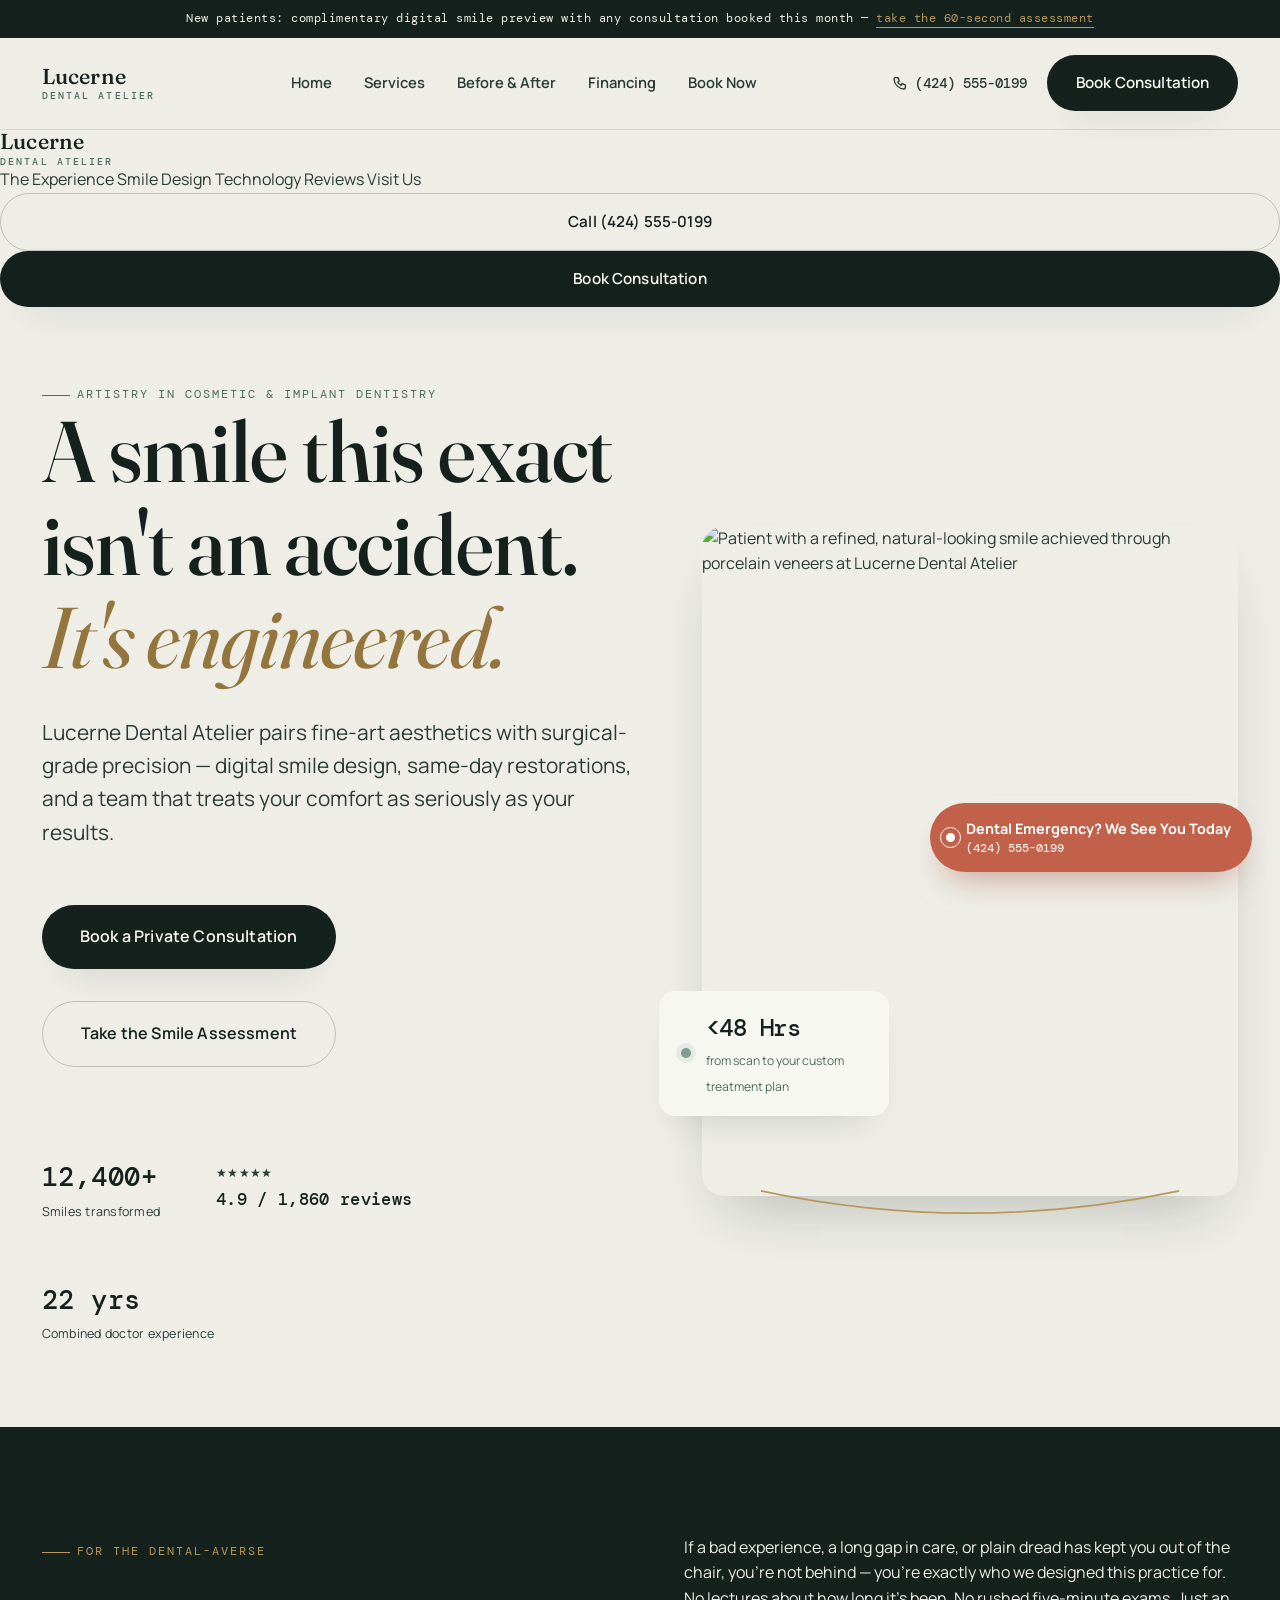
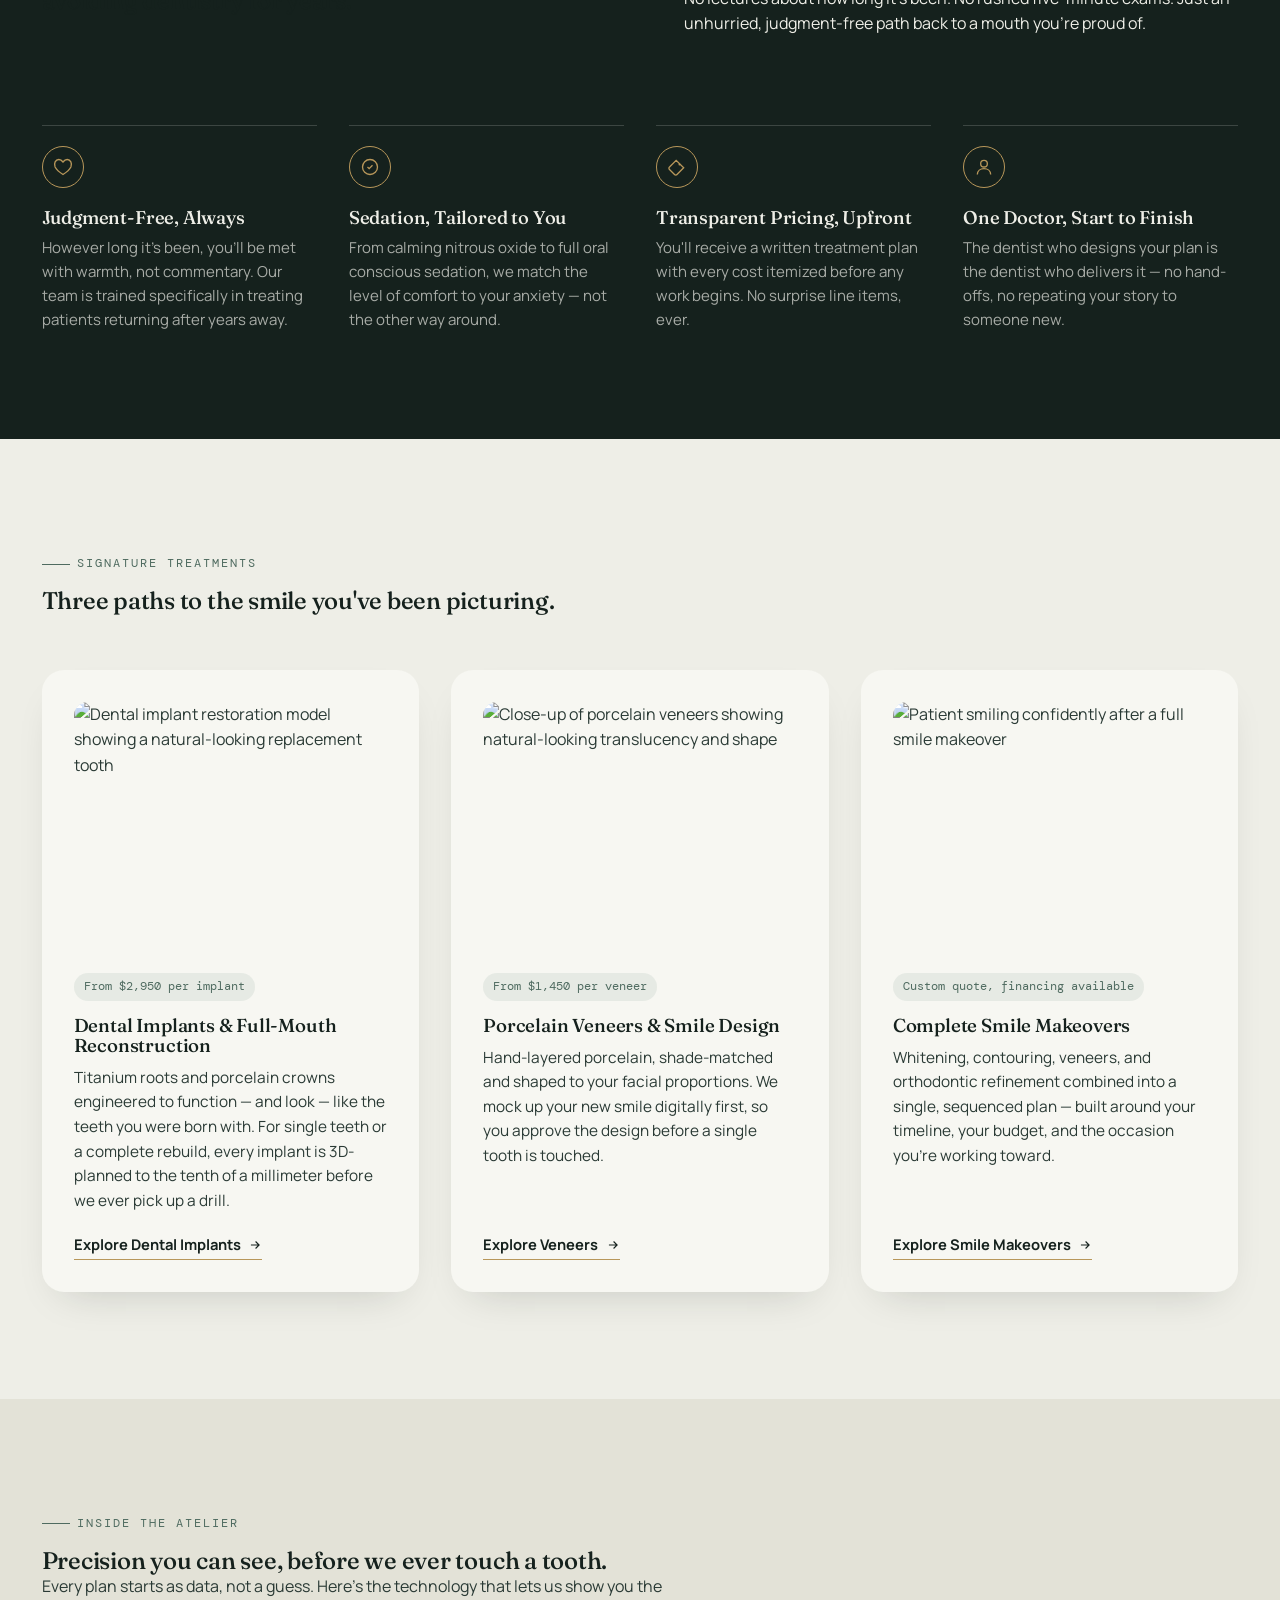
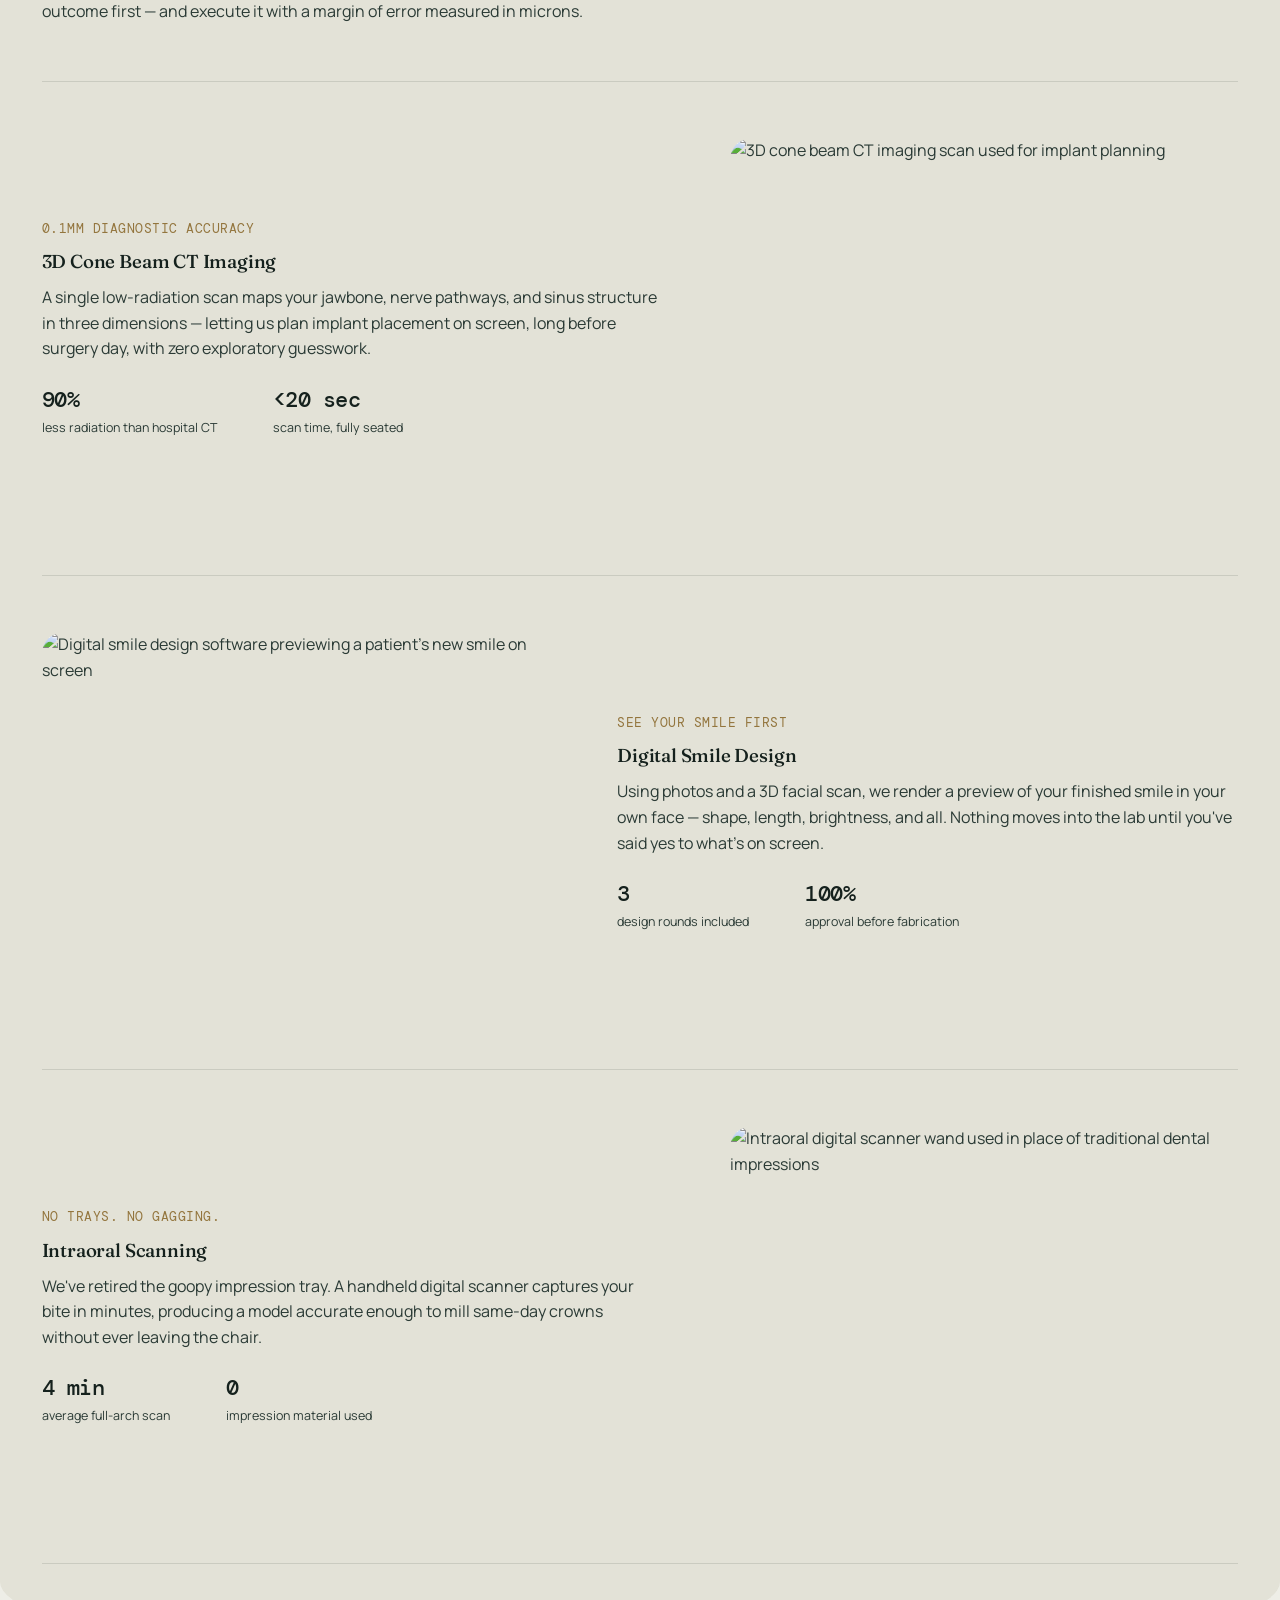
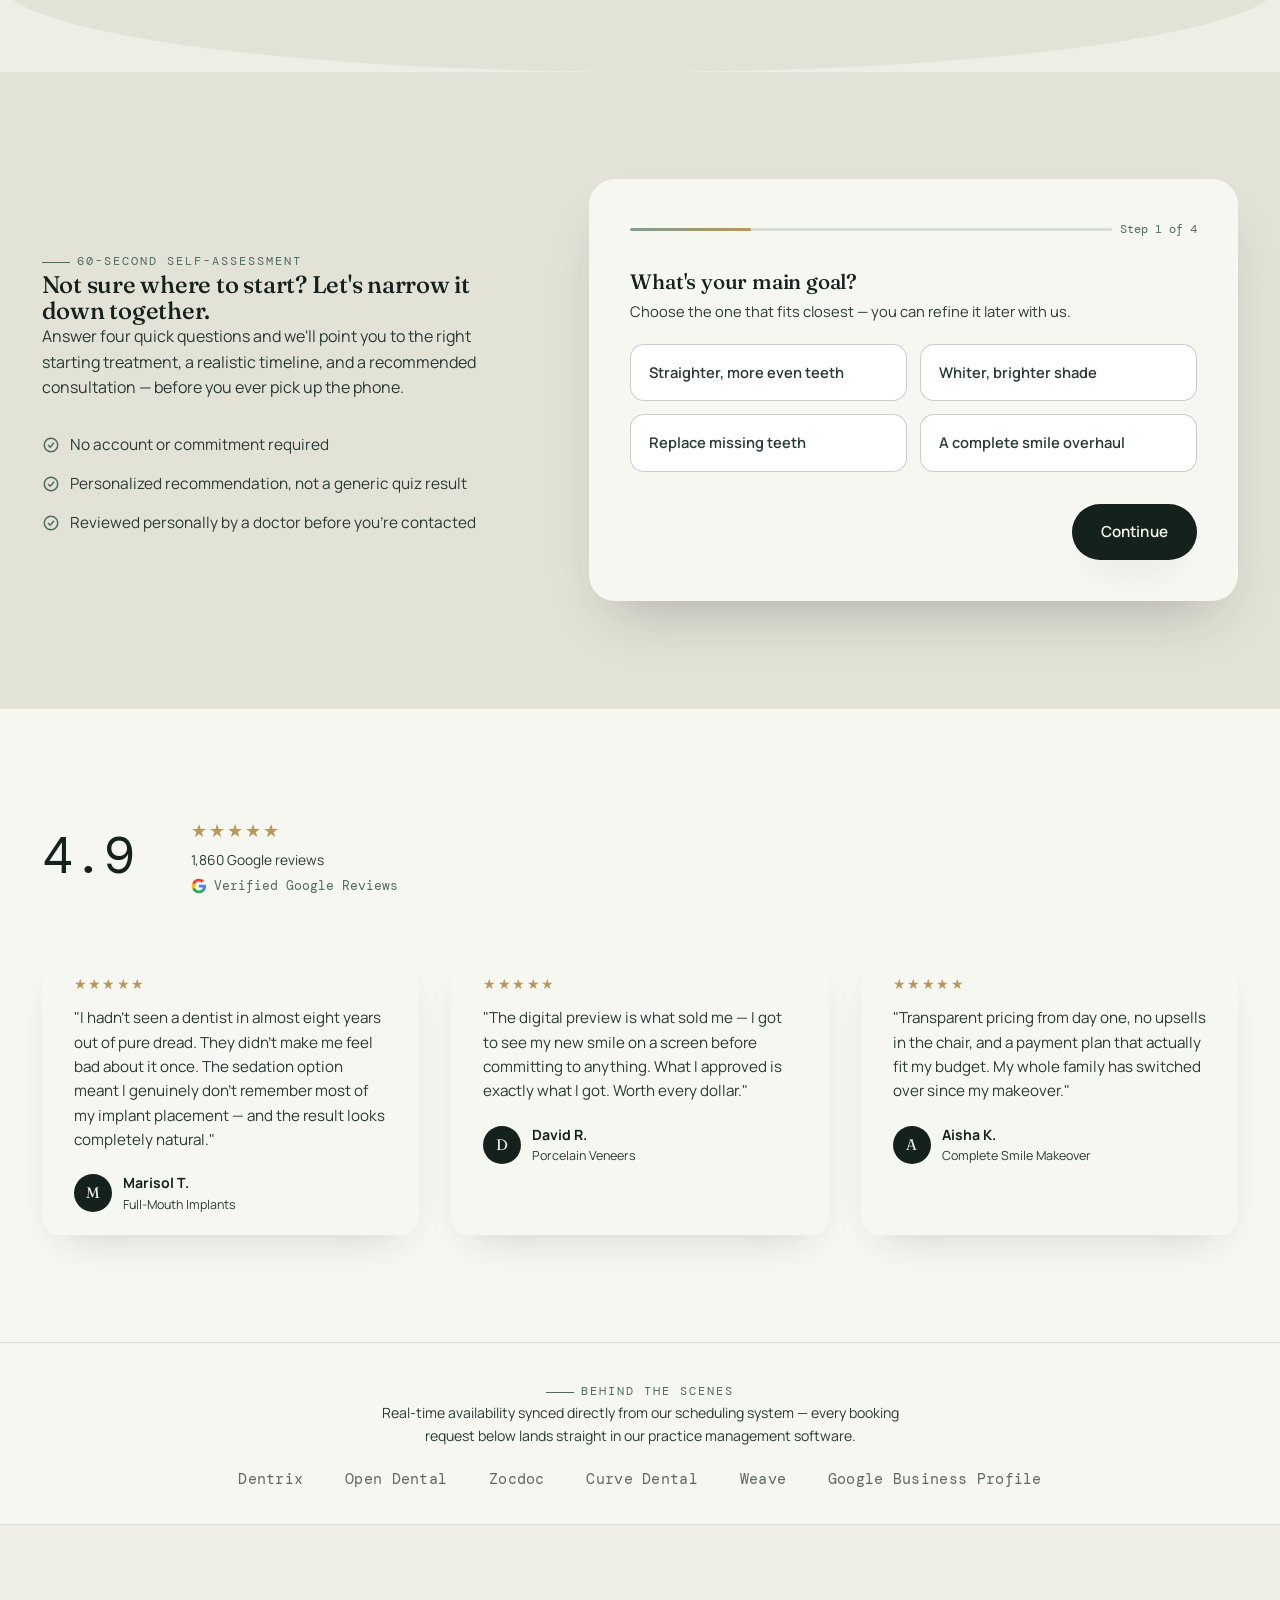
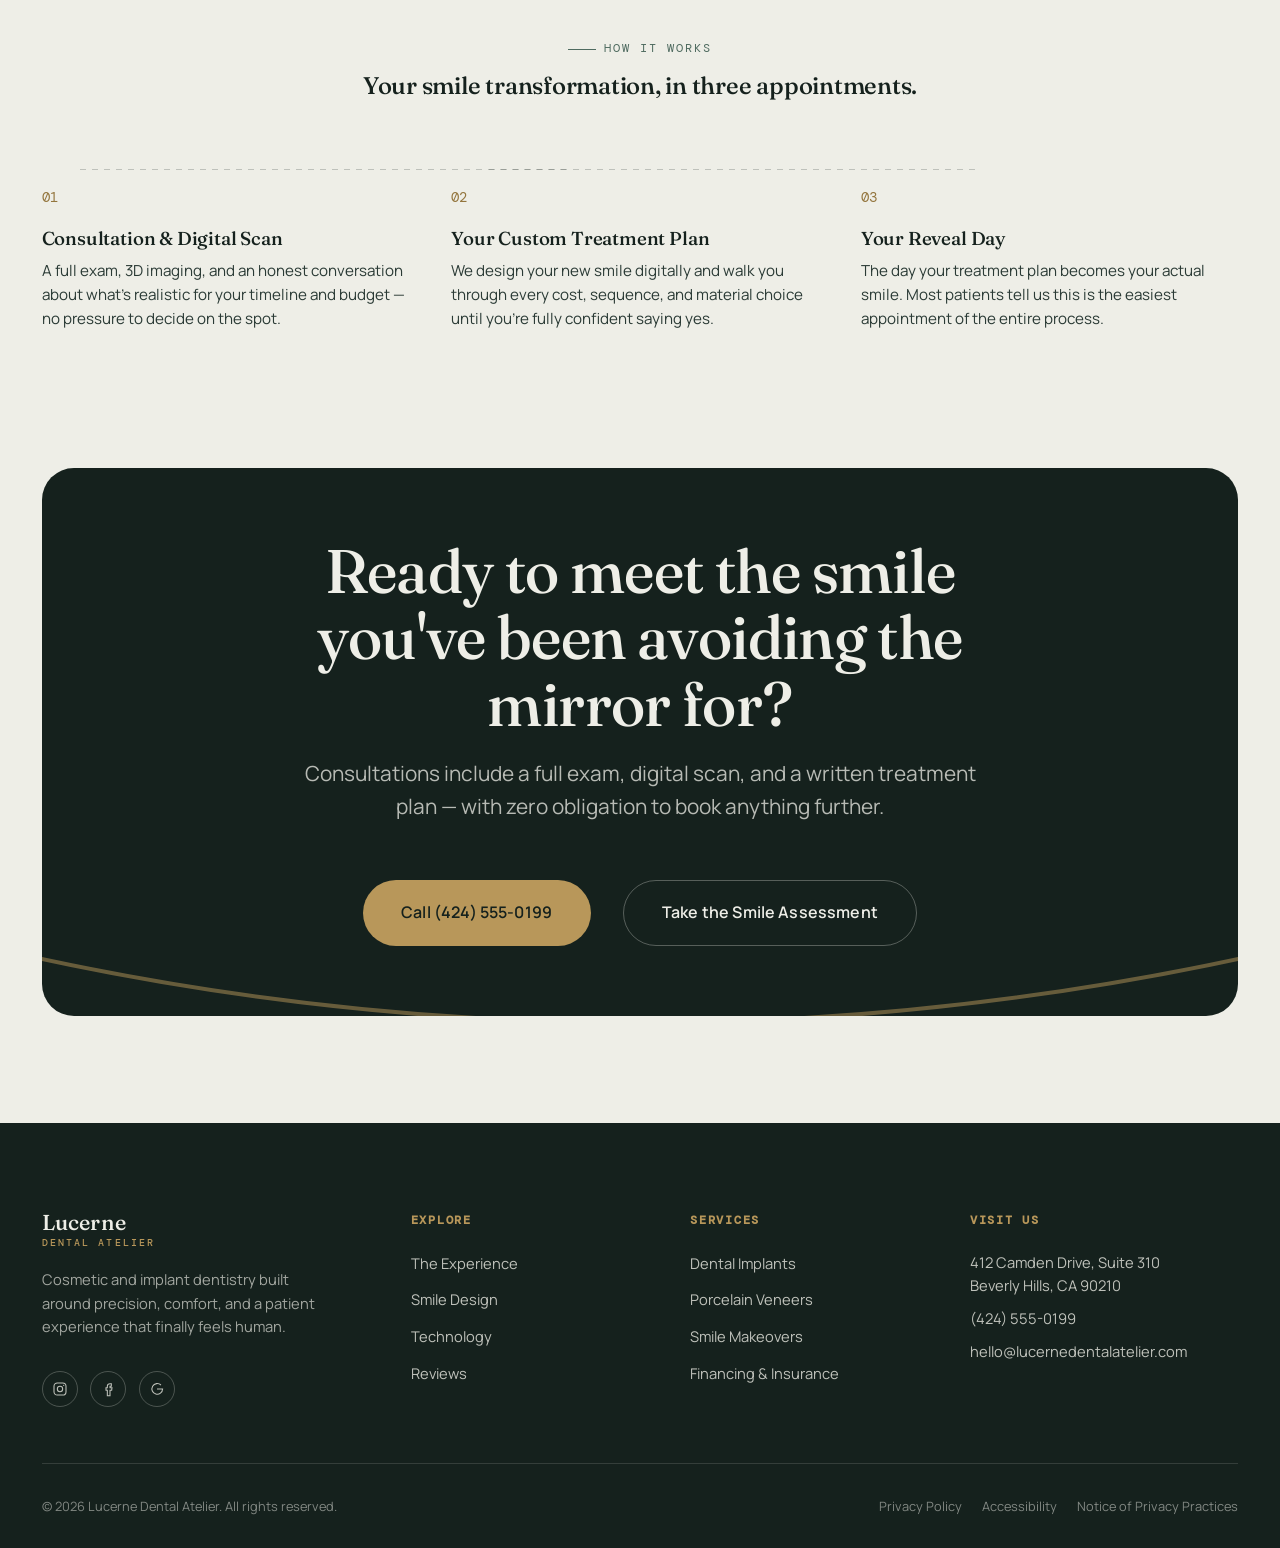
==== index.html @ 0c100679 "Add files via upload" ====
<!DOCTYPE html>
<html lang="en">
<head>
<meta charset="UTF-8">
<meta name="viewport" content="width=device-width, initial-scale=1.0">
<title>Lucerne Dental Atelier | Cosmetic &amp; Implant Dentistry, By Appointment</title>
<meta name="description" content="Lucerne Dental Atelier specializes in porcelain veneers, dental implants, and full smile makeovers — combining digital smile design, sedation options, and an anxiety-free patient experience. Book a private consultation today.">

<!-- ===================================================================
     LOCAL SEO CUSTOMIZATION ZONE
     Everything inside this comment block is where clinic-specific data
     gets swapped in when this template is deployed for a new client:
     business name, NAP (Name/Address/Phone), city/service-area copy,
     geo-coordinates, and review counts. The JSON-LD block below is a
     ready-to-edit LocalBusiness + Dentist schema for rich results.
     =================================================================== -->
<link rel="canonical" href="https://www.lucernedentalatelier.com/">
<meta property="og:type" content="business.business">
<meta property="og:title" content="Lucerne Dental Atelier | Cosmetic &amp; Implant Dentistry">
<meta property="og:description" content="Porcelain veneers, dental implants, and full smile makeovers — designed with digital precision, delivered with an anxiety-free patient experience.">
<meta property="og:image" content="https://picsum.photos/seed/lucerne-og-share/1200/630">
<meta property="og:url" content="https://www.lucernedentalatelier.com/">

<script type="application/ld+json">
{
  "@context": "https://schema.org",
  "@type": "Dentist",
  "name": "Lucerne Dental Atelier",
  "image": "https://picsum.photos/seed/lucerne-og-share/1200/630",
  "telephone": "+1-424-555-0199",
  "priceRange": "$$$",
  "address": {
    "@type": "PostalAddress",
    "streetAddress": "412 Camden Drive, Suite 310",
    "addressLocality": "Beverly Hills",
    "addressRegion": "CA",
    "postalCode": "90210",
    "addressCountry": "US"
  },
  "geo": {
    "@type": "GeoCoordinates",
    "latitude": 34.0696,
    "longitude": -118.4012
  },
  "openingHoursSpecification": [
    { "@type": "OpeningHoursSpecification", "dayOfWeek": ["Monday","Tuesday","Wednesday","Thursday"], "opens": "08:00", "closes": "18:00" },
    { "@type": "OpeningHoursSpecification", "dayOfWeek": "Friday", "opens": "08:00", "closes": "15:00" },
    { "@type": "OpeningHoursSpecification", "dayOfWeek": "Saturday", "opens": "09:00", "closes": "13:00" }
  ],
  "aggregateRating": {
    "@type": "AggregateRating",
    "ratingValue": "4.9",
    "reviewCount": "1860"
  },
  "sameAs": [
    "https://www.google.com/maps/place/Lucerne+Dental+Atelier",
    "https://www.instagram.com/lucernedentalatelier",
    "https://www.facebook.com/lucernedentalatelier"
  ]
}
</script>
<!-- END LOCAL SEO CUSTOMIZATION ZONE -->

<link rel="stylesheet" href="style.css">
</head>
<body>

<!-- ============== ANNOUNCEMENT BAR ============== -->
<div class="announce-bar">
  New patients: complimentary digital smile preview with any consultation booked this month — <a href="#assessment">take the 60-second assessment</a>
</div>

<!-- ============== HEADER ============== -->
<header class="site-header">
  <div class="container">
    <a href="#top" class="brand">Lucerne<span>Dental Atelier</span></a>

    <nav class="main-nav">
      <ul class="main-nav__links">
        <li><a href="index.html">Home</a></li>
        <li><a href="services.html">Services</a></li>
        <li><a href="gallery.html">Before & After</a></li>
        <li><a href="financing.html">Financing</a></li>
        <li><a href="contact.html">Book Now</a></li>
      </ul>
    </nav>

    <div class="header-cta">
      <a href="tel:+14245550199" class="header-phone">
        <svg width="16" height="16" viewBox="0 0 24 24" fill="none" stroke="currentColor" stroke-width="2" stroke-linecap="round"><path d="M5 4h4l2 5-2.5 1.5a11 11 0 0 0 5 5L15 13l5 2v4a2 2 0 0 1-2 2A16 16 0 0 1 3 6a2 2 0 0 1 2-2Z"/></svg>
        <span class="label-text">(424) 555-0199</span>
      </a>
      <a href="#book" class="btn btn--primary">Book Consultation</a>
      <button class="nav-toggle" aria-label="Open menu" aria-expanded="false" id="navToggle">
        <svg width="18" height="18" viewBox="0 0 24 24" fill="none" stroke="currentColor" stroke-width="2" stroke-linecap="round"><path d="M3 6h18M3 12h18M3 18h18"/></svg>
      </button>
    </div>
  </div>
</header>

<!-- Mobile drawer -->
<div class="mobile-drawer" id="mobileDrawer">
  <div class="mobile-drawer__top">
    <a href="#top" class="brand">Lucerne<span>Dental Atelier</span></a>
    <button class="nav-toggle" aria-label="Close menu" id="navClose">
      <svg width="18" height="18" viewBox="0 0 24 24" fill="none" stroke="currentColor" stroke-width="2" stroke-linecap="round"><path d="M6 6l12 12M18 6L6 18"/></svg>
    </button>
  </div>
  <nav>
    <a href="#experience">The Experience</a>
    <a href="#services">Smile Design</a>
    <a href="#technology">Technology</a>
    <a href="#reviews">Reviews</a>
    <a href="#contact">Visit Us</a>
  </nav>
  <div class="mobile-drawer__footer">
    <a href="tel:+14245550199" class="btn btn--outline btn--block">Call (424) 555-0199</a>
    <a href="#book" class="btn btn--primary btn--block">Book Consultation</a>
  </div>
</div>

<main id="top">

  <!-- ============== HERO ============== -->
  <section class="hero">
    <div class="container">
      <div class="hero__copy">
        <span class="eyebrow">Artistry in Cosmetic &amp; Implant Dentistry</span>
        <h1>A smile this exact isn't an accident. <em>It's engineered.</em></h1>
        <p class="hero__sub">Lucerne Dental Atelier pairs fine-art aesthetics with surgical-grade precision — digital smile design, same-day restorations, and a team that treats your comfort as seriously as your results.</p>

        <div class="hero__actions">
          <a href="#book" class="btn btn--primary btn--lg">Book a Private Consultation</a>
          <a href="#assessment" class="btn btn--outline btn--lg">Take the Smile Assessment</a>
        </div>

        <div class="hero__trust">
          <div class="hero__trust-item">
            <span class="stat-number">12,400+</span>
            <span>Smiles transformed</span>
          </div>
          <div class="hero__trust-item">
            <span class="hero__stars">★★★★★</span>
            <span class="stat-number" style="font-size:1.05rem;">4.9 / 1,860 reviews</span>
          </div>
          <div class="hero__trust-item">
            <span class="stat-number">22 yrs</span>
            <span>Combined doctor experience</span>
          </div>
        </div>
      </div>

      <div class="hero__plate">
        <div class="hero__frame">
          <img src="https://picsum.photos/seed/lucerne-hero-smile/900/1125" alt="Patient with a refined, natural-looking smile achieved through porcelain veneers at Lucerne Dental Atelier" loading="eager">
        </div>
        <svg class="hero__arc" viewBox="0 0 600 60" fill="none" xmlns="http://www.w3.org/2000/svg" aria-hidden="true">
          <path d="M0,4 Q300,68 600,4" stroke-width="2.5"/>
        </svg>
        <div class="hero__floatcard">
          <div class="hero__floatcard-dot"></div>
          <div>
            <span class="stat-number">&lt;48 Hrs</span>
            <span>from scan to your custom treatment plan</span>
          </div>
        </div>
      </div>
    </div>
  </section>

  <!-- ============== ANXIETY-FREE EXPERIENCE ============== -->
  <section class="section anxiety" id="experience">
    <div class="container">
      <div class="anxiety__intro">
        <div>
          <span class="eyebrow on-dark">For the dental-averse</span>
          <h2>We built this practice for people who've been avoiding dentistry for years.</h2>
        </div>
        <p class="wide" style="align-self:center;">If a bad experience, a long gap in care, or plain dread has kept you out of the chair, you're not behind — you're exactly who we designed this practice for. No lectures about how long it's been. No rushed five-minute exams. Just an unhurried, judgment-free path back to a mouth you're proud of.</p>
      </div>

      <div class="grid pillar-grid">
        <div class="pillar reveal">
          <div class="pillar__icon">
            <svg width="20" height="20" viewBox="0 0 24 24" fill="none" stroke="currentColor" stroke-width="1.6"><path d="M12 21s-7-4.35-9.5-9C.7 7.5 3 3 7 3c2 0 3.5 1 5 3 1.5-2 3-3 5-3 4 0 6.3 4.5 4.5 9-2.5 4.65-9.5 9-9.5 9Z"/></svg>
          </div>
          <h3>Judgment-Free, Always</h3>
          <p>However long it's been, you'll be met with warmth, not commentary. Our team is trained specifically in treating patients returning after years away.</p>
        </div>
        <div class="pillar reveal">
          <div class="pillar__icon">
            <svg width="20" height="20" viewBox="0 0 24 24" fill="none" stroke="currentColor" stroke-width="1.6"><circle cx="12" cy="12" r="9"/><path d="M9 12l2 2 4-4"/></svg>
          </div>
          <h3>Sedation, Tailored to You</h3>
          <p>From calming nitrous oxide to full oral conscious sedation, we match the level of comfort to your anxiety — not the other way around.</p>
        </div>
        <div class="pillar reveal">
          <div class="pillar__icon">
            <svg width="20" height="20" viewBox="0 0 24 24" fill="none" stroke="currentColor" stroke-width="1.6"><path d="M3 12l8-8 9 9-8 8a2 2 0 0 1-3 0L3 15a2 2 0 0 1 0-3Z"/><circle cx="15" cy="9" r="1.2" fill="currentColor" stroke="none"/></svg>
          </div>
          <h3>Transparent Pricing, Upfront</h3>
          <p>You'll receive a written treatment plan with every cost itemized before any work begins. No surprise line items, ever.</p>
        </div>
        <div class="pillar reveal">
          <div class="pillar__icon">
            <svg width="20" height="20" viewBox="0 0 24 24" fill="none" stroke="currentColor" stroke-width="1.6"><circle cx="12" cy="8" r="4"/><path d="M4 21c0-4.4 3.6-7 8-7s8 2.6 8 7"/></svg>
          </div>
          <h3>One Doctor, Start to Finish</h3>
          <p>The dentist who designs your plan is the dentist who delivers it — no hand-offs, no repeating your story to someone new.</p>
        </div>
      </div>
    </div>
  </section>

  <!-- ============== SERVICE GRID ============== -->
  <section class="section" id="services">
    <div class="container">
      <div class="section-head">
        <span class="eyebrow">Signature treatments</span>
        <h2>Three paths to the smile you've been picturing.</h2>
      </div>

      <div class="grid grid-3">
        <article class="service-card reveal">
          <div class="service-card__media">
            <img src="https://picsum.photos/seed/lucerne-implants/600/480" alt="Dental implant restoration model showing a natural-looking replacement tooth">
          </div>
          <span class="service-card__price">From $2,950 per implant</span>
          <h3>Dental Implants &amp; Full-Mouth Reconstruction</h3>
          <p>Titanium roots and porcelain crowns engineered to function — and look — like the teeth you were born with. For single teeth or a complete rebuild, every implant is 3D-planned to the tenth of a millimeter before we ever pick up a drill.</p>
          <a href="#" class="service-card__link">Explore Dental Implants
            <svg width="14" height="14" viewBox="0 0 24 24" fill="none" stroke="currentColor" stroke-width="2"><path d="M5 12h14M13 6l6 6-6 6"/></svg>
          </a>
        </article>

        <article class="service-card reveal">
          <div class="service-card__media">
            <img src="https://picsum.photos/seed/lucerne-veneers/600/480" alt="Close-up of porcelain veneers showing natural-looking translucency and shape">
          </div>
          <span class="service-card__price">From $1,450 per veneer</span>
          <h3>Porcelain Veneers &amp; Smile Design</h3>
          <p>Hand-layered porcelain, shade-matched and shaped to your facial proportions. We mock up your new smile digitally first, so you approve the design before a single tooth is touched.</p>
          <a href="#" class="service-card__link">Explore Veneers
            <svg width="14" height="14" viewBox="0 0 24 24" fill="none" stroke="currentColor" stroke-width="2"><path d="M5 12h14M13 6l6 6-6 6"/></svg>
          </a>
        </article>

        <article class="service-card reveal">
          <div class="service-card__media">
            <img src="https://picsum.photos/seed/lucerne-makeover/600/480" alt="Patient smiling confidently after a full smile makeover">
          </div>
          <span class="service-card__price">Custom quote, financing available</span>
          <h3>Complete Smile Makeovers</h3>
          <p>Whitening, contouring, veneers, and orthodontic refinement combined into a single, sequenced plan — built around your timeline, your budget, and the occasion you're working toward.</p>
          <a href="#" class="service-card__link">Explore Smile Makeovers
            <svg width="14" height="14" viewBox="0 0 24 24" fill="none" stroke="currentColor" stroke-width="2"><path d="M5 12h14M13 6l6 6-6 6"/></svg>
          </a>
        </article>
      </div>
    </div>
  </section>

  <!-- ============== TECHNOLOGY ============== -->
  <section class="section section--deep smile-cut" id="technology">
    <div class="container">
      <div class="section-head">
        <span class="eyebrow">Inside the atelier</span>
        <h2>Precision you can see, before we ever touch a tooth.</h2>
        <p class="wide">Every plan starts as data, not a guess. Here's the technology that lets us show you the outcome first — and execute it with a margin of error measured in microns.</p>
      </div>

      <div class="tech-row reveal">
        <div class="tech-row__media">
          <img src="https://picsum.photos/seed/lucerne-3d-imaging/800/600" alt="3D cone beam CT imaging scan used for implant planning">
        </div>
        <div>
          <span class="tech-row__spec">0.1MM DIAGNOSTIC ACCURACY</span>
          <h3>3D Cone Beam CT Imaging</h3>
          <p>A single low-radiation scan maps your jawbone, nerve pathways, and sinus structure in three dimensions — letting us plan implant placement on screen, long before surgery day, with zero exploratory guesswork.</p>
          <div class="tech-row__stats">
            <div><span class="stat-number">90%</span><span>less radiation than hospital CT</span></div>
            <div><span class="stat-number">&lt;20 sec</span><span>scan time, fully seated</span></div>
          </div>
        </div>
      </div>

      <div class="tech-row reveal">
        <div class="tech-row__media">
          <img src="https://picsum.photos/seed/lucerne-digital-smile-design/800/600" alt="Digital smile design software previewing a patient's new smile on screen">
        </div>
        <div>
          <span class="tech-row__spec">SEE YOUR SMILE FIRST</span>
          <h3>Digital Smile Design</h3>
          <p>Using photos and a 3D facial scan, we render a preview of your finished smile in your own face — shape, length, brightness, and all. Nothing moves into the lab until you've said yes to what's on screen.</p>
          <div class="tech-row__stats">
            <div><span class="stat-number">3</span><span>design rounds included</span></div>
            <div><span class="stat-number">100%</span><span>approval before fabrication</span></div>
          </div>
        </div>
      </div>

      <div class="tech-row reveal">
        <div class="tech-row__media">
          <img src="https://picsum.photos/seed/lucerne-intraoral-scanner/800/600" alt="Intraoral digital scanner wand used in place of traditional dental impressions">
        </div>
        <div>
          <span class="tech-row__spec">NO TRAYS. NO GAGGING.</span>
          <h3>Intraoral Scanning</h3>
          <p>We've retired the goopy impression tray. A handheld digital scanner captures your bite in minutes, producing a model accurate enough to mill same-day crowns without ever leaving the chair.</p>
          <div class="tech-row__stats">
            <div><span class="stat-number">4 min</span><span>average full-arch scan</span></div>
            <div><span class="stat-number">0</span><span>impression material used</span></div>
          </div>
        </div>
      </div>
    </div>
  </section>

  <!-- ============== VIRTUAL SMILE ASSESSMENT ============== -->
  <section class="section assessment" id="assessment">
    <div class="container assessment__wrap">
      <div class="assessment__copy">
        <span class="eyebrow">60-second self-assessment</span>
        <h2>Not sure where to start? Let's narrow it down together.</h2>
        <p class="wide">Answer four quick questions and we'll point you to the right starting treatment, a realistic timeline, and a recommended consultation — before you ever pick up the phone.</p>
        <ul>
          <li>
            <svg width="18" height="18" viewBox="0 0 24 24" fill="none" stroke="currentColor" stroke-width="2"><circle cx="12" cy="12" r="9"/><path d="M8 12l3 3 5-6"/></svg>
            No account or commitment required
          </li>
          <li>
            <svg width="18" height="18" viewBox="0 0 24 24" fill="none" stroke="currentColor" stroke-width="2"><circle cx="12" cy="12" r="9"/><path d="M8 12l3 3 5-6"/></svg>
            Personalized recommendation, not a generic quiz result
          </li>
          <li>
            <svg width="18" height="18" viewBox="0 0 24 24" fill="none" stroke="currentColor" stroke-width="2"><circle cx="12" cy="12" r="9"/><path d="M8 12l3 3 5-6"/></svg>
            Reviewed personally by a doctor before you're contacted
          </li>
        </ul>
      </div>

      <div class="quiz" id="quiz">
        <div class="quiz__progress">
          <div class="quiz__progress-track"><div class="quiz__progress-fill" id="quizProgressFill"></div></div>
          <span class="quiz__progress-label" id="quizProgressLabel">Step 1 of 4</span>
        </div>

        <!-- STEP 1 -->
        <div class="quiz__step is-active" data-step="1">
          <h3>What's your main goal?</h3>
          <p>Choose the one that fits closest — you can refine it later with us.</p>
          <div class="quiz__options" data-group="goal">
            <button class="quiz__option" type="button">Straighter, more even teeth</button>
            <button class="quiz__option" type="button">Whiter, brighter shade</button>
            <button class="quiz__option" type="button">Replace missing teeth</button>
            <button class="quiz__option" type="button">A complete smile overhaul</button>
          </div>
          <div class="quiz__nav">
            <button class="quiz__back" type="button" disabled>Back</button>
            <button class="btn btn--primary quiz-next" type="button" data-next="2" disabled>Continue</button>
          </div>
        </div>

        <!-- STEP 2 -->
        <div class="quiz__step" data-step="2">
          <h3>What's holding you back today?</h3>
          <p>This helps us recommend the right comfort options too.</p>
          <div class="quiz__options" data-group="concern">
            <button class="quiz__option" type="button">Cost &amp; financing questions</button>
            <button class="quiz__option" type="button">Fear or anxiety about treatment</button>
            <button class="quiz__option" type="button">Not sure what I actually need</button>
            <button class="quiz__option" type="button">Just haven't made the call yet</button>
          </div>
          <div class="quiz__nav">
            <button class="quiz__back" type="button" data-back="1">Back</button>
            <button class="btn btn--primary quiz-next" type="button" data-next="3" disabled>Continue</button>
          </div>
        </div>

        <!-- STEP 3 -->
        <div class="quiz__step" data-step="3">
          <h3>What's your ideal timeline?</h3>
          <p>We'll prioritize your consultation slot accordingly.</p>
          <div class="quiz__options" data-group="timeline">
            <button class="quiz__option" type="button">As soon as possible</button>
            <button class="quiz__option" type="button">Within the next 1–3 months</button>
            <button class="quiz__option" type="button">Planning ahead, no rush</button>
            <button class="quiz__option" type="button">Just exploring for now</button>
          </div>
          <div class="quiz__nav">
            <button class="quiz__back" type="button" data-back="2">Back</button>
            <button class="btn btn--primary quiz-next" type="button" data-next="4" disabled>Continue</button>
          </div>
        </div>

        <!-- STEP 4: CONTACT -->
        <div class="quiz__step" data-step="4">
          <h3>Where should we send your recommendation?</h3>
          <p>A doctor reviews every assessment personally — no spam, no auto-dialers.</p>
          <div class="quiz__field">
            <label for="qName">First name</label>
            <input type="text" id="qName" placeholder="Jordan">
          </div>
          <div class="quiz__field">
            <label for="qPhone">Mobile number</label>
            <input type="tel" id="qPhone" placeholder="(424) 555-0199">
          </div>
          <div class="quiz__nav">
            <button class="quiz__back" type="button" data-back="3">Back</button>
            <button class="btn btn--primary" type="button" id="quizSubmit">Get My Recommendation</button>
          </div>
        </div>

        <!-- RESULT -->
        <div class="quiz__step" data-step="result">
          <div class="quiz__result">
            <div class="quiz__result-badge">
              <svg width="26" height="26" viewBox="0 0 24 24" fill="none" stroke="currentColor" stroke-width="2"><circle cx="12" cy="12" r="9"/><path d="M8 12l3 3 5-6"/></svg>
            </div>
            <h3>You're a strong candidate for a guided consultation.</h3>
            <p style="margin:0 auto 1.5rem;max-width:42ch;">Based on your answers, a doctor will personally review your goals and call within one business day with next steps — no pressure, no obligation.</p>
            <a href="tel:+14245550199" class="btn btn--primary btn--block">Or Call Us Now: (424) 555-0199</a>
          </div>
        </div>
      </div>
    </div>
  </section>

  <!-- ============== SOCIAL PROOF ============== -->
  <section class="section section--flat" id="reviews">
    <div class="container">
      <div class="proof__summary">
        <span class="proof__score">4.9</span>
        <div class="proof__score-meta">
          <span class="proof__stars">★★★★★</span>
          <span class="proof__count">1,860 Google reviews</span>
          <span class="proof__google">
            <svg width="16" height="16" viewBox="0 0 24 24"><path fill="#4285F4" d="M22.56 12.25c0-.78-.07-1.53-.2-2.25H12v4.26h5.92a5.06 5.06 0 0 1-2.2 3.32v2.77h3.57c2.08-1.92 3.28-4.74 3.28-8.1z"/><path fill="#34A853" d="M12 23c2.97 0 5.46-.98 7.28-2.66l-3.57-2.77c-.99.66-2.25 1.06-3.71 1.06-2.86 0-5.29-1.93-6.16-4.53H2.18v2.85A11 11 0 0 0 12 23z"/><path fill="#FBBC05" d="M5.84 14.1A6.6 6.6 0 0 1 5.5 12c0-.73.13-1.44.34-2.1V7.05H2.18A11 11 0 0 0 1 12c0 1.77.43 3.45 1.18 4.95l3.66-2.85z"/><path fill="#EA4335" d="M12 5.38c1.62 0 3.06.56 4.21 1.64l3.15-3.15C17.45 2.09 14.97 1 12 1A11 11 0 0 0 2.18 7.05l3.66 2.85C6.71 7.3 9.14 5.38 12 5.38z"/></svg>
            Verified Google Reviews
          </span>
        </div>
      </div>

      <div class="grid grid-3">
        <article class="review-card reveal">
          <div class="review-card__stars">★★★★★</div>
          <p>"I hadn't seen a dentist in almost eight years out of pure dread. They didn't make me feel bad about it once. The sedation option meant I genuinely don't remember most of my implant placement — and the result looks completely natural."</p>
          <div class="review-card__author">
            <div class="review-card__avatar">M</div>
            <div><span>Marisol T.</span><span>Full-Mouth Implants</span></div>
          </div>
        </article>

        <article class="review-card reveal">
          <div class="review-card__stars">★★★★★</div>
          <p>"The digital preview is what sold me — I got to see my new smile on a screen before committing to anything. What I approved is exactly what I got. Worth every dollar."</p>
          <div class="review-card__author">
            <div class="review-card__avatar">D</div>
            <div><span>David R.</span><span>Porcelain Veneers</span></div>
          </div>
        </article>

        <article class="review-card reveal">
          <div class="review-card__stars">★★★★★</div>
          <p>"Transparent pricing from day one, no upsells in the chair, and a payment plan that actually fit my budget. My whole family has switched over since my makeover."</p>
          <div class="review-card__author">
            <div class="review-card__avatar">A</div>
            <div><span>Aisha K.</span><span>Complete Smile Makeover</span></div>
          </div>
        </article>
      </div>
    </div>
  </section>

  <!-- ============== INTEGRATIONS STRIP (clinic-owner pitch hook) ============== -->
  <section class="integrations">
    <div class="container">
      <div class="integrations__head">
        <span class="eyebrow">Behind the scenes</span>
        <p>Real-time availability synced directly from our scheduling system — every booking request below lands straight in our practice management software.</p>
      </div>
      <div class="integrations__row">
        <span class="integration-badge">Dentrix</span>
        <span class="integration-badge">Open Dental</span>
        <span class="integration-badge">Zocdoc</span>
        <span class="integration-badge">Curve Dental</span>
        <span class="integration-badge">Weave</span>
        <span class="integration-badge">Google Business Profile</span>
      </div>
    </div>
  </section>

  <!-- ============== BOOKING STEPS + CTA ============== -->
  <section class="section" id="book">
    <div class="container">
      <div class="section-head section-head--center">
        <span class="eyebrow">How it works</span>
        <h2>Your smile transformation, in three appointments.</h2>
      </div>

      <div class="grid steps">
        <div class="step reveal">
          <h3>Consultation &amp; Digital Scan</h3>
          <p>A full exam, 3D imaging, and an honest conversation about what's realistic for your timeline and budget — no pressure to decide on the spot.</p>
        </div>
        <div class="step reveal">
          <h3>Your Custom Treatment Plan</h3>
          <p>We design your new smile digitally and walk you through every cost, sequence, and material choice until you're fully confident saying yes.</p>
        </div>
        <div class="step reveal">
          <h3>Your Reveal Day</h3>
          <p>The day your treatment plan becomes your actual smile. Most patients tell us this is the easiest appointment of the entire process.</p>
        </div>
      </div>

      <div class="cta-banner reveal" style="margin-top:var(--space-2xl);">
        <svg class="cta-banner__arc" viewBox="0 0 600 60" fill="none" xmlns="http://www.w3.org/2000/svg" aria-hidden="true"><path d="M0,4 Q300,68 600,4" stroke-width="2"/></svg>
        <h2>Ready to meet the smile you've been avoiding the mirror for?</h2>
        <p>Consultations include a full exam, digital scan, and a written treatment plan — with zero obligation to book anything further.</p>
        <div class="cta-banner__actions">
          <a href="tel:+14245550199" class="btn btn--gold btn--lg">Call (424) 555-0199</a>
          <a href="#assessment" class="btn btn--outline on-dark btn--lg">Take the Smile Assessment</a>
        </div>
      </div>
    </div>
  </section>

</main>

<!-- ============== FOOTER ============== -->
<footer class="site-footer" id="contact">
  <div class="container">
    <div class="footer-grid">
      <div class="footer-brand">
        <a href="#top" class="brand">Lucerne<span>Dental Atelier</span></a>
        <p>Cosmetic and implant dentistry built around precision, comfort, and a patient experience that finally feels human.</p>
        <div class="footer-social">
          <a href="#" aria-label="Instagram"><svg width="16" height="16" viewBox="0 0 24 24" fill="none" stroke="currentColor" stroke-width="1.6"><rect x="3" y="3" width="18" height="18" rx="5"/><circle cx="12" cy="12" r="4"/><circle cx="17.5" cy="6.5" r="1" fill="currentColor" stroke="none"/></svg></a>
          <a href="#" aria-label="Facebook"><svg width="16" height="16" viewBox="0 0 24 24" fill="none" stroke="currentColor" stroke-width="1.6"><path d="M15 8h2V4h-2a4 4 0 0 0-4 4v2H9v4h2v8h4v-8h2.5l.5-4H15V8Z"/></svg></a>
          <a href="#" aria-label="Google Reviews"><svg width="16" height="16" viewBox="0 0 24 24" fill="none" stroke="currentColor" stroke-width="1.6"><path d="M12 12h8.4a8 8 0 1 1-2.5-6"/></svg></a>
        </div>
      </div>

      <div class="footer-col">
        <h4>Explore</h4>
        <ul>
          <li><a href="#experience">The Experience</a></li>
          <li><a href="#services">Smile Design</a></li>
          <li><a href="#technology">Technology</a></li>
          <li><a href="#reviews">Reviews</a></li>
        </ul>
      </div>

      <div class="footer-col">
        <h4>Services</h4>
        <ul>
          <li><a href="#">Dental Implants</a></li>
          <li><a href="#">Porcelain Veneers</a></li>
          <li><a href="#">Smile Makeovers</a></li>
          <li><a href="#">Financing &amp; Insurance</a></li>
        </ul>
      </div>

      <div class="footer-col">
        <h4>Visit Us</h4>
        <!-- NAP block: keep this structured & consistent with Google
             Business Profile and JSON-LD above for local SEO citations -->
        <address>
          <div>412 Camden Drive, Suite 310<br>Beverly Hills, CA 90210</div>
          <div><a href="tel:+14245550199">(424) 555-0199</a></div>
          <div><a href="mailto:hello@lucernedentalatelier.com">hello@lucernedentalatelier.com</a></div>
        </address>
      </div>
    </div>

    <div class="footer-bottom">
      <span>© 2026 Lucerne Dental Atelier. All rights reserved.</span>
      <div class="flex gap-sm">
        <a href="#">Privacy Policy</a>
        <a href="#">Accessibility</a>
        <a href="#">Notice of Privacy Practices</a>
      </div>
    </div>
  </div>
</footer>

<!-- ============== STICKY EMERGENCY CARE ELEMENT ============== -->
<a href="tel:+14245550199" class="emergency-bar" aria-label="Call now for dental emergency care">
  <span class="emergency-bar__pulse"></span>
  <span>
    Dental Emergency? We See You Today
    <span class="emergency-bar__sub">(424) 555-0199</span>
  </span>
</a>

<script>
  // ---------- Mobile nav drawer ----------
  const navToggle = document.getElementById('navToggle');
  const navClose = document.getElementById('navClose');
  const drawer = document.getElementById('mobileDrawer');
  const openDrawer = () => { drawer.classList.add('is-open'); navToggle.setAttribute('aria-expanded','true'); };
  const closeDrawer = () => { drawer.classList.remove('is-open'); navToggle.setAttribute('aria-expanded','false'); };
  navToggle?.addEventListener('click', openDrawer);
  navClose?.addEventListener('click', closeDrawer);
  drawer?.querySelectorAll('a').forEach(a => a.addEventListener('click', closeDrawer));

  // ---------- Scroll reveal ----------
  const revealEls = document.querySelectorAll('.reveal');
  const revealObserver = new IntersectionObserver((entries) => {
    entries.forEach(entry => {
      if (entry.isIntersecting) {
        entry.target.classList.add('is-visible');
        revealObserver.unobserve(entry.target);
      }
    });
  }, { threshold: 0.15 });
  revealEls.forEach(el => revealObserver.observe(el));

  // ---------- Virtual Smile Assessment quiz ----------
  (function () {
    const quiz = document.getElementById('quiz');
    if (!quiz) return;

    const steps = quiz.querySelectorAll('.quiz__step');
    const progressFill = document.getElementById('quizProgressFill');
    const progressLabel = document.getElementById('quizProgressLabel');
    const totalSteps = 4;

    function goToStep(stepKey) {
      steps.forEach(s => s.classList.toggle('is-active', s.dataset.step === String(stepKey)));
      if (stepKey !== 'result') {
        const pct = (Number(stepKey) / totalSteps) * 100;
        progressFill.style.width = pct + '%';
        progressLabel.textContent = `Step ${stepKey} of ${totalSteps}`;
      } else {
        progressFill.style.width = '100%';
        progressLabel.textContent = 'Complete';
      }
      quiz.scrollIntoView({ behavior: 'smooth', block: 'center' });
    }

    // Option selection (single-select per group) + enable "Continue"
    quiz.querySelectorAll('.quiz__options').forEach(group => {
      const options = group.querySelectorAll('.quiz__option');
      const stepEl = group.closest('.quiz__step');
      const nextBtn = stepEl.querySelector('.quiz-next');
      options.forEach(opt => {
        opt.addEventListener('click', () => {
          options.forEach(o => o.classList.remove('is-selected'));
          opt.classList.add('is-selected');
          if (nextBtn) nextBtn.disabled = false;
        });
      });
    });

    quiz.querySelectorAll('[data-next]').forEach(btn => {
      btn.addEventListener('click', () => goToStep(btn.dataset.next));
    });
    quiz.querySelectorAll('[data-back]').forEach(btn => {
      btn.addEventListener('click', () => goToStep(btn.dataset.back));
    });

    // Final submit — in production, POST this payload to the practice's
    // CRM / lead-routing endpoint (e.g. Weave, Zocdoc, or a webhook into
    // Dentrix / Open Dental) instead of just showing the result panel.
    const submitBtn = document.getElementById('quizSubmit');
    submitBtn?.addEventListener('click', () => {
      const name = document.getElementById('qName').value.trim();
      if (!name) { document.getElementById('qName').focus(); return; }
      goToStep('result');
    });
  })();
</script>
</body>
</html>
---- style.css ----
/* ===================================================================
   LUCERNE DENTAL ATELIER — Premium Cosmetic & Implant Dentistry
   Master Stylesheet
   Design language: "Clinical Luxe" — porcelain stone, ink teal,
   eucalyptus sage, champagne gold. Signature motif: THE SMILE ARC,
   a continuous curved line that threads through dividers, the hero
   plate, and the assessment progress indicator.
   =================================================================== */

/* -------------------------------------------------------------
   0. FONTS
   Display:  Fraunces (editorial serif, used large + light-italic)
   Body/UI:  Manrope (geometric, humane sans)
   Utility:  DM Mono (eyebrows, stats, clinical data points)
------------------------------------------------------------- */
@import url('https://fonts.googleapis.com/css2?family=Fraunces:ital,opsz,wght@0,9..144,300;0,9..144,400;0,9..144,500;0,9..144,600;1,9..144,400;1,9..144,500&family=Manrope:wght@400;500;600;700;800&family=DM+Mono:wght@400;500&display=swap');

/* -------------------------------------------------------------
   1. RESET
------------------------------------------------------------- */
*, *::before, *::after { box-sizing: border-box; }
html { scroll-behavior: smooth; }
body, h1, h2, h3, h4, p, figure, blockquote { margin: 0; }
ul, ol { margin: 0; padding: 0; list-style: none; }
img, svg { display: block; max-width: 100%; }
a { color: inherit; text-decoration: none; }
button, input, textarea, select { font: inherit; color: inherit; }
button { cursor: pointer; background: none; border: none; }

@media (prefers-reduced-motion: reduce) {
  *, *::before, *::after {
    animation-duration: 0.001ms !important;
    animation-iteration-count: 1 !important;
    transition-duration: 0.001ms !important;
    scroll-behavior: auto !important;
  }
}

:focus-visible {
  outline: 2px solid var(--gold-deep);
  outline-offset: 3px;
  border-radius: 2px;
}

/* -------------------------------------------------------------
   2. DESIGN TOKENS
------------------------------------------------------------- */
:root {
  /* ---- Color: Clinical Luxe palette ---- */
  --ink:            #15211D;   /* primary dark — deep teal-black */
  --ink-soft:       #2A3A35;   /* body text on light surfaces */
  --ink-line:       rgba(21, 33, 29, 0.12);
  --ink-line-strong: rgba(21, 33, 29, 0.22);

  --porcelain:       #EEEEE7;  /* primary light surface — cool stone, not cream */
  --porcelain-deep:  #E3E2D7;  /* secondary surface for alternating sections */
  --porcelain-flat:  #F7F7F2;  /* near-white card surface */

  --sage:           #7E9C8F;   /* eucalyptus — calm accent, icons, dividers */
  --sage-deep:      #4F6B60;   /* hover / pressed sage */
  --sage-tint:      rgba(126, 156, 143, 0.14);

  --gold:           #B8975A;   /* champagne gold — premium accent, signature arc */
  --gold-deep:      #93753D;
  --gold-tint:      rgba(184, 151, 90, 0.16);

  --clay:           #C2614A;   /* urgent / emergency accent only */
  --clay-deep:      #A14D3A;

  --white:          #FFFFFF;

  /* ---- Type families ---- */
  --font-display: 'Fraunces', 'Iowan Old Style', Georgia, serif;
  --font-body:    'Manrope', -apple-system, BlinkMacSystemFont, sans-serif;
  --font-mono:    'DM Mono', 'SFMono-Regular', Menlo, monospace;

  /* ---- Fluid type scale ---- */
  --fs-display:  clamp(2.75rem, 1.7rem + 4.6vw, 5.75rem);
  --fs-h1:       clamp(2.25rem, 1.6rem + 2.8vw, 3.85rem);
  --fs-h2:       clamp(1.85rem, 1.5rem + 1.5vw, 2.75rem);
  --fs-h3:       clamp(1.3rem, 1.1rem + 0.7vw, 1.65rem);
  --fs-body-lg:  clamp(1.1rem, 1rem + 0.4vw, 1.3rem);
  --fs-body:     1rem;
  --fs-small:    0.875rem;
  --fs-eyebrow:  0.78rem;

  /* ---- Spacing rhythm ---- */
  --space-3xs: 0.25rem;
  --space-2xs: 0.5rem;
  --space-xs:  0.875rem;
  --space-sm:  1.25rem;
  --space-md:  2rem;
  --space-lg:  3.5rem;
  --space-xl:  5.5rem;
  --space-2xl: 8.5rem;

  --section-pad-y: clamp(4.5rem, 3.5rem + 4vw, 8.5rem);
  --container-w: 1320px;
  --container-pad: clamp(1.25rem, 1rem + 2vw, 3rem);

  /* ---- Radii & shadow ---- */
  --radius-card: 22px;
  --radius-pill: 999px;
  --shadow-soft: 0 30px 60px -25px rgba(21, 33, 29, 0.28);
  --shadow-card: 0 18px 40px -22px rgba(21, 33, 29, 0.22);

  --ease-smile: cubic-bezier(0.22, 1, 0.36, 1);
}

/* -------------------------------------------------------------
   3. BASE TYPOGRAPHY
------------------------------------------------------------- */
body {
  font-family: var(--font-body);
  font-size: var(--fs-body);
  line-height: 1.6;
  color: var(--ink-soft);
  background: var(--porcelain);
  -webkit-font-smoothing: antialiased;
  overflow-x: hidden;
}

h1, h2, h3, .font-display {
  font-family: var(--font-display);
  color: var(--ink);
  font-weight: 500;
  line-height: 1.08;
  letter-spacing: -0.01em;
}

em, .accent-italic {
  font-family: var(--font-display);
  font-style: italic;
  font-weight: 400;
  color: var(--gold-deep);
}

p { max-width: 62ch; }
p.wide { max-width: 78ch; }

.eyebrow {
  display: inline-flex;
  align-items: center;
  gap: 0.6em;
  font-family: var(--font-mono);
  font-size: var(--fs-eyebrow);
  letter-spacing: 0.16em;
  text-transform: uppercase;
  color: var(--sage-deep);
}
.eyebrow::before {
  content: '';
  width: 28px;
  height: 1px;
  background: currentColor;
  display: inline-block;
}
.eyebrow.on-dark { color: var(--gold); }

.stat-number {
  font-family: var(--font-mono);
  font-weight: 500;
  letter-spacing: -0.02em;
}

/* -------------------------------------------------------------
   4. LAYOUT UTILITIES
------------------------------------------------------------- */
.container {
  width: 100%;
  max-width: var(--container-w);
  margin-inline: auto;
  padding-inline: var(--container-pad);
}

.section { padding-block: var(--section-pad-y); position: relative; }
.section--tight { padding-block: clamp(3rem, 2.5rem + 2vw, 5rem); }
.section--ink { background: var(--ink); color: var(--porcelain); }
.section--deep { background: var(--porcelain-deep); }
.section--flat { background: var(--porcelain-flat); }

.section-head {
  max-width: 680px;
  margin-bottom: var(--space-lg);
}
.section-head h2 { margin-top: var(--space-xs); }
.section-head--center { margin-inline: auto; text-align: center; }

.grid { display: grid; gap: var(--space-md); }
.grid-3 { grid-template-columns: repeat(3, 1fr); }
.grid-2 { grid-template-columns: repeat(2, 1fr); }
.grid-4 { grid-template-columns: repeat(4, 1fr); }

.flex { display: flex; align-items: center; }
.flex-between { display: flex; align-items: center; justify-content: space-between; }
.flex-col { display: flex; flex-direction: column; }
.gap-sm { gap: var(--space-sm); }
.gap-xs { gap: var(--space-xs); }

.visually-hidden {
  position: absolute; width: 1px; height: 1px;
  overflow: hidden; clip: rect(0 0 0 0); white-space: nowrap;
}

/* The Smile Arc — signature curved divider, used to "cut" the bottom
   edge of a light section into the next, echoing a smile silhouette. */
.smile-cut {
  border-radius: 0 0 50% 50% / 0 0 90px 90px;
}
.smile-cut-top {
  border-radius: 50% 50% 0 0 / 90px 90px 0 0;
}

/* -------------------------------------------------------------
   5. BUTTONS
------------------------------------------------------------- */
.btn {
  display: inline-flex;
  align-items: center;
  justify-content: center;
  gap: 0.6em;
  padding: 1.05em 1.9em;
  border-radius: var(--radius-pill);
  font-family: var(--font-body);
  font-weight: 600;
  font-size: 0.95rem;
  letter-spacing: 0.01em;
  white-space: nowrap;
  transition: transform 0.45s var(--ease-smile), background-color 0.3s ease, color 0.3s ease, box-shadow 0.3s ease, border-color 0.3s ease;
}
.btn:active { transform: scale(0.97); }

.btn--primary {
  background: var(--ink);
  color: var(--porcelain-flat);
  box-shadow: var(--shadow-card);
}
.btn--primary:hover {
  background: var(--sage-deep);
  box-shadow: 0 20px 40px -18px rgba(79, 107, 96, 0.55);
  transform: translateY(-2px);
}

.btn--gold {
  background: var(--gold);
  color: var(--ink);
}
.btn--gold:hover { background: var(--gold-deep); color: var(--white); transform: translateY(-2px); }

.btn--outline {
  background: transparent;
  border: 1.5px solid var(--ink-line-strong);
  color: var(--ink);
}
.btn--outline:hover { border-color: var(--ink); background: rgba(21,33,29,0.04); }

.btn--outline.on-dark {
  border-color: rgba(238,238,231,0.3);
  color: var(--porcelain);
}
.btn--outline.on-dark:hover { border-color: var(--gold); background: rgba(184,151,90,0.08); }

.btn--ghost {
  padding: 0.4em 0;
  border-radius: 0;
  color: var(--ink);
  font-weight: 600;
  border-bottom: 1.5px solid var(--gold);
}
.btn--ghost:hover { color: var(--sage-deep); border-color: var(--sage-deep); }

.btn--block { width: 100%; }
.btn--lg { padding: 1.2em 2.4em; font-size: 1rem; }

.btn-icon {
  width: 1.1em; height: 1.1em; flex-shrink: 0;
}

/* -------------------------------------------------------------
   6. ANNOUNCEMENT BAR + HEADER
------------------------------------------------------------- */
.announce-bar {
  background: var(--ink);
  color: var(--porcelain);
  font-family: var(--font-mono);
  font-size: 0.78rem;
  letter-spacing: 0.04em;
  text-align: center;
  padding: 0.55rem var(--container-pad);
}
.announce-bar a { border-bottom: 1px solid var(--gold); color: var(--gold); padding-bottom: 1px; }
.announce-bar a:hover { color: var(--porcelain); border-color: var(--porcelain); }

.site-header {
  position: sticky;
  top: 0;
  z-index: 90;
  background: rgba(238, 238, 231, 0.86);
  backdrop-filter: blur(14px);
  -webkit-backdrop-filter: blur(14px);
  border-bottom: 1px solid var(--ink-line);
}
.site-header .container {
  display: flex;
  align-items: center;
  justify-content: space-between;
  padding-block: 1.1rem;
}

.brand {
  font-family: var(--font-display);
  font-size: 1.35rem;
  font-weight: 500;
  letter-spacing: 0.01em;
  color: var(--ink);
  display: flex;
  flex-direction: column;
  line-height: 1.1;
}
.brand span { font-family: var(--font-mono); font-size: 0.6rem; letter-spacing: 0.22em; color: var(--sage-deep); text-transform: uppercase; margin-top: 0.3em; }

.main-nav { display: flex; align-items: center; gap: var(--space-lg); }
.main-nav__links { display: flex; gap: var(--space-md); }
.main-nav__links a {
  font-size: 0.92rem;
  font-weight: 600;
  color: var(--ink-soft);
  position: relative;
  padding-bottom: 4px;
}
.main-nav__links a::after {
  content: '';
  position: absolute; left: 0; right: 100%; bottom: 0;
  height: 1.5px; background: var(--gold);
  transition: right 0.35s var(--ease-smile);
}
.main-nav__links a:hover { color: var(--ink); }
.main-nav__links a:hover::after { right: 0; }

.header-cta { display: flex; align-items: center; gap: var(--space-sm); }
.header-phone {
  display: flex; align-items: center; gap: 0.5em;
  font-family: var(--font-mono);
  font-size: 0.9rem;
  font-weight: 500;
}

.nav-toggle { display: none; }

/* -------------------------------------------------------------
   7. HERO
------------------------------------------------------------- */
.hero {
  padding-block: clamp(2.5rem, 2rem + 3vw, 5rem) clamp(3rem, 2rem + 4vw, 6rem);
  position: relative;
  overflow: hidden;
}
.hero .container {
  display: grid;
  grid-template-columns: 1.05fr 0.95fr;
  gap: clamp(2rem, 1rem + 4vw, 5rem);
  align-items: center;
}

.hero__eyebrow { margin-bottom: var(--space-sm); }
.hero h1 { font-size: var(--fs-display); }
.hero h1 em { display: block; }

.hero__sub {
  margin-top: var(--space-md);
  font-size: var(--fs-body-lg);
  color: var(--ink-soft);
  max-width: 50ch;
}

.hero__actions {
  display: flex;
  align-items: center;
  gap: var(--space-md);
  margin-top: var(--space-lg);
  flex-wrap: wrap;
}

.hero__trust {
  margin-top: var(--space-xl);
  display: flex;
  align-items: center;
  gap: var(--space-lg);
  flex-wrap: wrap;
}
.hero__trust-item { display: flex; flex-direction: column; gap: 0.2em; }
.hero__trust-item .stat-number { font-size: 1.7rem; color: var(--ink); }
.hero__trust-item span { font-size: 0.78rem; color: var(--ink-soft); letter-spacing: 0.02em; }
.hero__stars { color: var(--gold); font-size: 1rem; letter-spacing: 0.1em; }

.hero__plate {
  position: relative;
  isolation: isolate;
}
.hero__frame {
  border-radius: var(--radius-card);
  overflow: hidden;
  aspect-ratio: 4 / 5;
  box-shadow: var(--shadow-soft);
  position: relative;
}
.hero__frame img { width: 100%; height: 100%; object-fit: cover; }

.hero__arc {
  position: absolute;
  left: 50%;
  bottom: -34px;
  transform: translateX(-50%);
  width: 78%;
  z-index: 2;
}
.hero__arc path { stroke: var(--gold); }

.hero__floatcard {
  position: absolute;
  left: -8%;
  bottom: 12%;
  background: var(--porcelain-flat);
  border-radius: 16px;
  padding: 1.1rem 1.4rem;
  box-shadow: var(--shadow-card);
  display: flex;
  align-items: center;
  gap: 0.9rem;
  z-index: 3;
  max-width: 230px;
}
.hero__floatcard .stat-number { font-size: 1.5rem; color: var(--ink); display: block; }
.hero__floatcard span { font-size: 0.76rem; color: var(--sage-deep); }
.hero__floatcard-dot {
  width: 10px; height: 10px; border-radius: 50%;
  background: var(--sage);
  flex-shrink: 0;
  box-shadow: 0 0 0 5px var(--sage-tint);
}

/* -------------------------------------------------------------
   8. ANXIETY-FREE — dark contrast section
------------------------------------------------------------- */
.anxiety {
  background: var(--ink);
  color: var(--porcelain);
}
.anxiety .section-head h2 { color: var(--porcelain); }
.anxiety .section-head p { color: rgba(238,238,231,0.72); }

.anxiety__intro {
  display: grid;
  grid-template-columns: 1fr 1fr;
  gap: var(--space-xl);
  align-items: start;
  margin-bottom: var(--space-xl);
}

.pillar-grid { grid-template-columns: repeat(4, 1fr); }
.pillar {
  border-top: 1px solid rgba(238,238,231,0.18);
  padding-top: var(--space-sm);
}
.pillar__icon {
  width: 42px; height: 42px;
  border-radius: 50%;
  border: 1px solid var(--gold);
  display: flex; align-items: center; justify-content: center;
  margin-bottom: var(--space-sm);
  color: var(--gold);
}
.pillar h3 { color: var(--porcelain); font-size: 1.15rem; margin-bottom: 0.5rem; }
.pillar p { color: rgba(238,238,231,0.68); font-size: 0.94rem; }

/* -------------------------------------------------------------
   9. SERVICE GRID
------------------------------------------------------------- */
.service-card {
  background: var(--porcelain-flat);
  border-radius: var(--radius-card);
  padding: var(--space-md);
  display: flex;
  flex-direction: column;
  height: 100%;
  box-shadow: var(--shadow-card);
  transition: transform 0.5s var(--ease-smile), box-shadow 0.5s var(--ease-smile);
}
.service-card:hover { transform: translateY(-6px); box-shadow: var(--shadow-soft); }

.service-card__media {
  border-radius: 14px;
  overflow: hidden;
  aspect-ratio: 5/4;
  margin-bottom: var(--space-sm);
}
.service-card__media img { width: 100%; height: 100%; object-fit: cover; }

.service-card__price {
  font-family: var(--font-mono);
  font-size: 0.78rem;
  color: var(--sage-deep);
  background: var(--sage-tint);
  padding: 0.35em 0.8em;
  border-radius: var(--radius-pill);
  display: inline-block;
  margin-bottom: 0.9rem;
  width: fit-content;
}

.service-card h3 { margin-bottom: 0.6rem; }
.service-card p { font-size: 0.96rem; flex-grow: 1; margin-bottom: var(--space-sm); }

.service-card__link {
  display: inline-flex; align-items: center; gap: 0.5em;
  font-weight: 700; font-size: 0.92rem; color: var(--ink);
  border-bottom: 1.5px solid var(--gold);
  width: fit-content; padding-bottom: 2px;
}
.service-card__link:hover { color: var(--sage-deep); border-color: var(--sage-deep); }

/* -------------------------------------------------------------
   10. TECHNOLOGY SECTION
------------------------------------------------------------- */
.tech-row {
  display: grid;
  grid-template-columns: 0.9fr 1.1fr;
  gap: clamp(2rem, 1rem + 4vw, 5rem);
  align-items: center;
  padding-block: var(--space-lg);
  border-top: 1px solid var(--ink-line);
}
.tech-row:last-of-type { border-bottom: 1px solid var(--ink-line); }
.tech-row:nth-of-type(even) { direction: rtl; }
.tech-row:nth-of-type(even) > * { direction: ltr; }

.tech-row__media {
  border-radius: var(--radius-card);
  overflow: hidden;
  aspect-ratio: 4/3;
}
.tech-row__media img { width: 100%; height: 100%; object-fit: cover; }

.tech-row__spec {
  font-family: var(--font-mono);
  font-size: 0.8rem;
  color: var(--gold-deep);
  letter-spacing: 0.04em;
  margin-bottom: 0.8rem;
  display: block;
}
.tech-row h3 { margin-bottom: 0.8rem; }
.tech-row p { margin-bottom: var(--space-sm); }

.tech-row__stats { display: flex; gap: var(--space-lg); margin-top: var(--space-sm); }
.tech-row__stats div span { display: block; font-size: 0.78rem; color: var(--ink-soft); }
.tech-row__stats .stat-number { font-size: 1.4rem; color: var(--ink); }

/* -------------------------------------------------------------
   11. VIRTUAL SMILE ASSESSMENT (interactive quiz)
------------------------------------------------------------- */
.assessment {
  background: var(--porcelain-deep);
}
.assessment__wrap {
  display: grid;
  grid-template-columns: 0.85fr 1.15fr;
  gap: clamp(2rem, 1rem + 4vw, 4.5rem);
  align-items: center;
}
.assessment__copy ul { margin-top: var(--space-md); display: flex; flex-direction: column; gap: 0.9rem; }
.assessment__copy li { display: flex; align-items: flex-start; gap: 0.7em; font-size: 0.96rem; }
.assessment__copy li svg { flex-shrink: 0; margin-top: 3px; color: var(--sage-deep); }

.quiz {
  background: var(--porcelain-flat);
  border-radius: 26px;
  box-shadow: var(--shadow-soft);
  padding: clamp(1.6rem, 1rem + 2vw, 2.75rem);
  position: relative;
}

.quiz__progress {
  display: flex;
  align-items: center;
  gap: 0.5rem;
  margin-bottom: var(--space-md);
}
.quiz__progress-track {
  flex-grow: 1;
  height: 3px;
  background: var(--ink-line);
  border-radius: var(--radius-pill);
  overflow: hidden;
}
.quiz__progress-fill {
  height: 100%;
  width: 25%;
  background: linear-gradient(90deg, var(--sage), var(--gold));
  border-radius: var(--radius-pill);
  transition: width 0.6s var(--ease-smile);
}
.quiz__progress-label {
  font-family: var(--font-mono);
  font-size: 0.74rem;
  color: var(--sage-deep);
  white-space: nowrap;
}

.quiz__step { display: none; animation: quizIn 0.5s var(--ease-smile); }
.quiz__step.is-active { display: block; }

@keyframes quizIn {
  from { opacity: 0; transform: translateY(10px); }
  to { opacity: 1; transform: translateY(0); }
}

.quiz__step h3 { font-size: 1.3rem; margin-bottom: 0.4rem; }
.quiz__step > p { font-size: 0.92rem; color: var(--ink-soft); margin-bottom: var(--space-sm); }

.quiz__options {
  display: grid;
  grid-template-columns: 1fr 1fr;
  gap: 0.8rem;
  margin-bottom: var(--space-md);
}
.quiz__option {
  border: 1.5px solid var(--ink-line-strong);
  border-radius: 14px;
  padding: 1rem 1.1rem;
  text-align: left;
  font-weight: 600;
  font-size: 0.92rem;
  background: var(--white);
  transition: border-color 0.25s ease, background 0.25s ease, transform 0.25s ease;
}
.quiz__option:hover { border-color: var(--sage); transform: translateY(-2px); }
.quiz__option.is-selected { border-color: var(--gold); background: var(--gold-tint); color: var(--gold-deep); }

.quiz__field { margin-bottom: var(--space-sm); }
.quiz__field label { display: block; font-size: 0.84rem; font-weight: 600; margin-bottom: 0.45rem; color: var(--ink); }
.quiz__field input {
  width: 100%;
  border: 1.5px solid var(--ink-line-strong);
  border-radius: 12px;
  padding: 0.9rem 1rem;
  background: var(--white);
  font-size: 0.95rem;
}
.quiz__field input:focus { border-color: var(--gold); outline: none; }

.quiz__nav { display: flex; justify-content: space-between; align-items: center; margin-top: var(--space-sm); }
.quiz__back { font-size: 0.86rem; font-weight: 600; color: var(--ink-soft); }
.quiz__back:hover { color: var(--ink); }
.quiz__back:disabled { opacity: 0; pointer-events: none; }

.quiz__result {
  text-align: center;
  padding-block: var(--space-sm);
}
.quiz__result-badge {
  width: 64px; height: 64px;
  border-radius: 50%;
  background: var(--sage-tint);
  color: var(--sage-deep);
  display: flex; align-items: center; justify-content: center;
  margin: 0 auto var(--space-sm);
}

/* -------------------------------------------------------------
   12. SOCIAL PROOF — Google reviews
------------------------------------------------------------- */
.proof__summary {
  display: flex;
  align-items: center;
  gap: var(--space-lg);
  margin-bottom: var(--space-lg);
  flex-wrap: wrap;
}
.proof__score {
  font-family: var(--font-mono);
  font-size: 3.2rem;
  color: var(--ink);
  line-height: 1;
}
.proof__score-meta { display: flex; flex-direction: column; gap: 0.3rem; }
.proof__stars { color: var(--gold); font-size: 1.1rem; letter-spacing: 0.12em; }
.proof__count { font-size: 0.86rem; color: var(--ink-soft); }
.proof__google { display: flex; align-items: center; gap: 0.6em; font-family: var(--font-mono); font-size: 0.8rem; color: var(--sage-deep); }

.review-card {
  background: var(--porcelain-flat);
  border-radius: 18px;
  padding: var(--space-sm) var(--space-md);
  height: 100%;
  box-shadow: var(--shadow-card);
}
.review-card__stars { color: var(--gold); font-size: 0.9rem; margin-bottom: 0.7rem; letter-spacing: 0.1em; }
.review-card p { font-size: 0.95rem; color: var(--ink-soft); margin-bottom: var(--space-sm); }
.review-card__author { display: flex; align-items: center; gap: 0.7em; }
.review-card__avatar {
  width: 38px; height: 38px; border-radius: 50%;
  background: var(--ink); color: var(--porcelain);
  display: flex; align-items: center; justify-content: center;
  font-family: var(--font-display); font-size: 0.95rem;
}
.review-card__author div { display: flex; flex-direction: column; }
.review-card__author span:first-child { font-weight: 700; font-size: 0.88rem; color: var(--ink); }
.review-card__author span:last-child { font-size: 0.78rem; color: var(--ink-soft); }

/* -------------------------------------------------------------
   13. INTEGRATIONS STRIP (clinic-owner pitch hook)
------------------------------------------------------------- */
.integrations {
  background: var(--porcelain-flat);
  border-top: 1px solid var(--ink-line);
  border-bottom: 1px solid var(--ink-line);
}
.integrations .container { padding-block: var(--space-md); }
.integrations__head { text-align: center; margin-bottom: var(--space-sm); }
.integrations__head p { margin: 0 auto; font-size: 0.88rem; color: var(--ink-soft); }
.integrations__row {
  display: flex;
  align-items: center;
  justify-content: center;
  flex-wrap: wrap;
  gap: clamp(1.5rem, 1rem + 2vw, 3.5rem);
}
.integration-badge {
  font-family: var(--font-mono);
  font-size: 0.95rem;
  letter-spacing: 0.02em;
  color: var(--ink-soft);
  opacity: 0.75;
  transition: opacity 0.3s ease, color 0.3s ease;
}
.integration-badge:hover { opacity: 1; color: var(--ink); }

/* -------------------------------------------------------------
   14. BOOKING STEPS + CTA BANNER
------------------------------------------------------------- */
.steps { grid-template-columns: repeat(3, 1fr); counter-reset: step; }
.step { position: relative; padding-top: var(--space-md); }
.step::before {
  counter-increment: step;
  content: counter(step, decimal-leading-zero);
  font-family: var(--font-mono);
  font-size: 0.85rem;
  color: var(--gold-deep);
  display: block;
  margin-bottom: var(--space-sm);
}
.step h3 { margin-bottom: 0.6rem; }
.step p { font-size: 0.95rem; }
.step:not(:last-child)::after {
  content: '';
  position: absolute;
  top: 14px; left: 38px; right: -40%;
  height: 1px;
  background: repeating-linear-gradient(90deg, var(--ink-line-strong) 0 6px, transparent 6px 12px);
  display: block;
}

.cta-banner {
  background: var(--ink);
  color: var(--porcelain);
  border-radius: 32px;
  padding: clamp(2.5rem, 2rem + 3vw, 5rem);
  text-align: center;
  position: relative;
  overflow: hidden;
}
.cta-banner h2 { color: var(--porcelain); font-size: var(--fs-h1); max-width: 18ch; margin: 0 auto var(--space-sm); }
.cta-banner p { color: rgba(238,238,231,0.75); max-width: 52ch; margin: 0 auto var(--space-lg); font-size: var(--fs-body-lg); }
.cta-banner__actions { display: flex; justify-content: center; gap: var(--space-md); flex-wrap: wrap; }
.cta-banner__arc { position: absolute; bottom: -10%; left: 50%; transform: translateX(-50%); width: 120%; opacity: 0.5; }
.cta-banner__arc path { stroke: var(--gold); }

/* -------------------------------------------------------------
   15. FOOTER
------------------------------------------------------------- */
.site-footer {
  background: var(--ink);
  color: rgba(238,238,231,0.78);
  padding-top: var(--space-xl);
}
.footer-grid {
  display: grid;
  grid-template-columns: 1.4fr 1fr 1fr 1.2fr;
  gap: var(--space-lg);
  padding-bottom: var(--space-lg);
  border-bottom: 1px solid rgba(238,238,231,0.14);
}
.footer-brand .brand { color: var(--porcelain); }
.footer-brand .brand span { color: var(--gold); }
.footer-brand p { margin-top: var(--space-sm); font-size: 0.92rem; max-width: 32ch; color: rgba(238,238,231,0.65); }
.footer-social { display: flex; gap: 0.8rem; margin-top: var(--space-md); }
.footer-social a {
  width: 36px; height: 36px; border-radius: 50%;
  border: 1px solid rgba(238,238,231,0.25);
  display: flex; align-items: center; justify-content: center;
}
.footer-social a:hover { border-color: var(--gold); color: var(--gold); }

.footer-col h4 { font-family: var(--font-mono); font-size: 0.76rem; letter-spacing: 0.14em; text-transform: uppercase; color: var(--gold); margin-bottom: var(--space-sm); }
.footer-col ul { display: flex; flex-direction: column; gap: 0.7rem; }
.footer-col a, .footer-col address { font-size: 0.92rem; font-style: normal; color: rgba(238,238,231,0.78); }
.footer-col a:hover { color: var(--porcelain); }
.footer-col address div { margin-bottom: 0.6rem; }

.footer-hours { display: flex; justify-content: space-between; gap: 1rem; font-size: 0.88rem; }
.footer-hours dt { color: rgba(238,238,231,0.55); }
.footer-hours dd { font-family: var(--font-mono); }
.footer-hours > div { display: flex; justify-content: space-between; padding-block: 0.3rem; }

.footer-bottom {
  display: flex;
  justify-content: space-between;
  align-items: center;
  flex-wrap: wrap;
  gap: 1rem;
  padding-block: var(--space-md);
  font-size: 0.8rem;
  color: rgba(238,238,231,0.5);
}
.footer-bottom a { color: rgba(238,238,231,0.5); }
.footer-bottom a:hover { color: var(--gold); }

/* -------------------------------------------------------------
   16. STICKY EMERGENCY CARE ELEMENT (high-intent lead capture)
------------------------------------------------------------- */
.emergency-bar {
  position: fixed;
  right: 1.75rem;
  bottom: 1.75rem;
  z-index: 100;
  display: flex;
  align-items: center;
  gap: 0.7rem;
  background: var(--clay);
  color: var(--white);
  padding: 0.85rem 1.3rem 0.85rem 1rem;
  border-radius: var(--radius-pill);
  box-shadow: 0 18px 35px -15px rgba(161, 77, 58, 0.55);
  font-weight: 700;
  font-size: 0.9rem;
}
.emergency-bar:hover { background: var(--clay-deep); }
.emergency-bar__pulse {
  width: 9px; height: 9px; border-radius: 50%;
  background: var(--white);
  position: relative;
  flex-shrink: 0;
}
.emergency-bar__pulse::after {
  content: '';
  position: absolute; inset: -6px;
  border-radius: 50%;
  border: 1.5px solid var(--white);
  animation: pulse 1.8s ease-out infinite;
}
@keyframes pulse {
  0% { transform: scale(0.6); opacity: 0.9; }
  100% { transform: scale(1.9); opacity: 0; }
}
.emergency-bar__sub { display: block; font-size: 0.72rem; font-weight: 500; opacity: 0.85; font-family: var(--font-mono); }

/* -------------------------------------------------------------
   17. SCROLL REVEAL (subtle, orchestrated — not scattered)
------------------------------------------------------------- */
.reveal {
  opacity: 0;
  transform: translateY(22px);
  transition: opacity 0.8s var(--ease-smile), transform 0.8s var(--ease-smile);
}
.reveal.is-visible { opacity: 1; transform: translateY(0); }

/* ===================================================================
   18. RESPONSIVE — TABLET (≤1024px)
   Two-column rows collapse to single column; hero stays side-by-side
   but tightens; nav links thin out before the mobile menu kicks in.
   =================================================================== */
@media (max-width: 1024px) {
  .anxiety__intro,
  .assessment__wrap,
  .tech-row,
  .footer-grid { grid-template-columns: 1fr; }
  .footer-grid { gap: var(--space-md); }

  .tech-row:nth-of-type(even) { direction: ltr; }
  .tech-row__media { order: -1; }

  .grid-3, .pillar-grid, .steps { grid-template-columns: repeat(2, 1fr); }
  .step::after { display: none; }

  .main-nav__links { gap: var(--space-sm); }
  .main-nav__links a { font-size: 0.86rem; }

  .hero__floatcard { left: 4%; }
}

/* ===================================================================
   19. RESPONSIVE — MOBILE (≤768px)
   Single-column, full-bleed cards, slide-in nav drawer, hero image
   moves below copy, emergency element becomes a full-width bottom
   bar instead of a floating pill so it's reachable by thumb.
   =================================================================== */
@media (max-width: 768px) {
  :root { --section-pad-y: 3.5rem; }

  .container { padding-inline: 1.25rem; }

  /* --- nav --- */
  .main-nav__links { display: none; }
  .header-phone span.label-text { display: none; }
  .nav-toggle {
    display: flex;
    align-items: center; justify-content: center;
    width: 40px; height: 40px;
    border: 1px solid var(--ink-line-strong);
    border-radius: 50%;
  }
  .mobile-drawer {
    position: fixed; inset: 0;
    background: var(--porcelain);
    z-index: 200;
    padding: 1.5rem;
    transform: translateX(100%);
    transition: transform 0.45s var(--ease-smile);
    display: flex; flex-direction: column;
  }
  .mobile-drawer.is-open { transform: translateX(0); }
  .mobile-drawer__top { display: flex; justify-content: space-between; align-items: center; margin-bottom: var(--space-lg); }
  .mobile-drawer nav { display: flex; flex-direction: column; gap: 1.6rem; }
  .mobile-drawer nav a { font-family: var(--font-display); font-size: 1.7rem; color: var(--ink); }
  .mobile-drawer__footer { margin-top: auto; display: flex; flex-direction: column; gap: 1rem; }

  /* --- hero --- */
  .hero .container { grid-template-columns: 1fr; }
  .hero__plate { order: -1; max-width: 360px; margin-inline: auto; }
  .hero__actions { flex-direction: column; align-items: stretch; }
  .hero__actions .btn { width: 100%; }
  .hero__trust { gap: var(--space-md); justify-content: space-between; }
  .hero__floatcard { left: -4%; max-width: 170px; padding: 0.8rem 1rem; }
  .hero__floatcard .stat-number { font-size: 1.15rem; }

  /* --- grids collapse to one column --- */
  .grid-3, .grid-2, .grid-4, .pillar-grid, .steps, .quiz__options { grid-template-columns: 1fr; }

  .anxiety__intro { gap: var(--space-md); }

  .assessment__wrap { gap: var(--space-lg); }
  .quiz { padding: 1.5rem; border-radius: 20px; }

  .proof__summary { gap: var(--space-md); }
  .proof__score { font-size: 2.4rem; }

  .integrations__row { gap: 1.5rem 2.25rem; }

  .cta-banner { border-radius: 22px; padding: 2.75rem 1.5rem; }
  .cta-banner h2 { font-size: var(--fs-h2); }
  .cta-banner__actions { flex-direction: column; align-items: stretch; }
  .cta-banner__actions .btn { width: 100%; }

  .footer-grid { grid-template-columns: 1fr; gap: var(--space-lg); }
  .footer-bottom { flex-direction: column; text-align: center; }

  /* --- emergency element becomes a thumb-reachable bottom bar --- */
  .emergency-bar {
    left: 0.85rem; right: 0.85rem; bottom: 0.85rem;
    width: auto;
    justify-content: center;
    border-radius: 18px;
    padding: 0.95rem 1rem;
  }
}

@media (max-width: 420px) {
  .hero__trust { gap: var(--space-sm); }
  .hero__trust-item .stat-number { font-size: 1.4rem; }
}




/* ===================================================================
   LUCERNE DENTAL ATELIER — Premium Cosmetic & Implant Dentistry
   Master Stylesheet
   Design language: "Clinical Luxe" — porcelain stone, ink teal,
   eucalyptus sage, champagne gold. Signature motif: THE SMILE ARC,
   a continuous curved line that threads through dividers, the hero
   plate, and the assessment progress indicator.
   =================================================================== */

/* -------------------------------------------------------------
   0. FONTS
   Display:  Fraunces (editorial serif, used large + light-italic)
   Body/UI:  Manrope (geometric, humane sans)
   Utility:  DM Mono (eyebrows, stats, clinical data points)
------------------------------------------------------------- */
@import url('https://fonts.googleapis.com/css2?family=Fraunces:ital,opsz,wght@0,9..144,300;0,9..144,400;0,9..144,500;0,9..144,600;1,9..144,400;1,9..144,500&family=Manrope:wght@400;500;600;700;800&family=DM+Mono:wght@400;500&display=swap');

/* -------------------------------------------------------------
   1. RESET
------------------------------------------------------------- */
*, *::before, *::after { box-sizing: border-box; }
html { scroll-behavior: smooth; }
body, h1, h2, h3, h4, p, figure, blockquote { margin: 0; }
ul, ol { margin: 0; padding: 0; list-style: none; }
img, svg { display: block; max-width: 100%; }
a { color: inherit; text-decoration: none; }
button, input, textarea, select { font: inherit; color: inherit; }
button { cursor: pointer; background: none; border: none; }

@media (prefers-reduced-motion: reduce) {
  *, *::before, *::after {
    animation-duration: 0.001ms !important;
    animation-iteration-count: 1 !important;
    transition-duration: 0.001ms !important;
    scroll-behavior: auto !important;
  }
}

:focus-visible {
  outline: 2px solid var(--gold-deep);
  outline-offset: 3px;
  border-radius: 2px;
}

/* -------------------------------------------------------------
   2. DESIGN TOKENS
------------------------------------------------------------- */
:root {
  /* ---- Color: Clinical Luxe palette ---- */
  --ink:            #15211D;   /* primary dark — deep teal-black */
  --ink-soft:       #2A3A35;   /* body text on light surfaces */
  --ink-line:       rgba(21, 33, 29, 0.12);
  --ink-line-strong: rgba(21, 33, 29, 0.22);

  --porcelain:       #EEEEE7;  /* primary light surface — cool stone, not cream */
  --porcelain-deep:  #E3E2D7;  /* secondary surface for alternating sections */
  --porcelain-flat:  #F7F7F2;  /* near-white card surface */

  --sage:           #7E9C8F;   /* eucalyptus — calm accent, icons, dividers */
  --sage-deep:      #4F6B60;   /* hover / pressed sage */
  --sage-tint:      rgba(126, 156, 143, 0.14);

  --gold:           #B8975A;   /* champagne gold — premium accent, signature arc */
  --gold-deep:      #93753D;
  --gold-tint:      rgba(184, 151, 90, 0.16);

  --clay:           #C2614A;   /* urgent / emergency accent only */
  --clay-deep:      #A14D3A;

  --white:          #FFFFFF;

  /* ---- Type families ---- */
  --font-display: 'Fraunces', 'Iowan Old Style', Georgia, serif;
  --font-body:    'Manrope', -apple-system, BlinkMacSystemFont, sans-serif;
  --font-mono:    'DM Mono', 'SFMono-Regular', Menlo, monospace;

  /* ---- Fluid type scale ---- */
  --fs-display:  clamp(2.75rem, 1.7rem + 4.6vw, 5.75rem);
  --fs-h1:       clamp(2.25rem, 1.6rem + 2.8vw, 3.85rem);
  --fs-h2:       clamp(1.85rem, 1.5rem + 1.5vw, 2.75rem);
  --fs-h3:       clamp(1.3rem, 1.1rem + 0.7vw, 1.65rem);
  --fs-body-lg:  clamp(1.1rem, 1rem + 0.4vw, 1.3rem);
  --fs-body:     1rem;
  --fs-small:    0.875rem;
  --fs-eyebrow:  0.78rem;

  /* ---- Spacing rhythm ---- */
  --space-3xs: 0.25rem;
  --space-2xs: 0.5rem;
  --space-xs:  0.875rem;
  --space-sm:  1.25rem;
  --space-md:  2rem;
  --space-lg:  3.5rem;
  --space-xl:  5.5rem;
  --space-2xl: 8.5rem;

  --section-pad-y: clamp(4.5rem, 3.5rem + 4vw, 8.5rem);
  --container-w: 1320px;
  --container-pad: clamp(1.25rem, 1rem + 2vw, 3rem);

  /* ---- Radii & shadow ---- */
  --radius-card: 22px;
  --radius-pill: 999px;
  --shadow-soft: 0 30px 60px -25px rgba(21, 33, 29, 0.28);
  --shadow-card: 0 18px 40px -22px rgba(21, 33, 29, 0.22);

  --ease-smile: cubic-bezier(0.22, 1, 0.36, 1);
}

/* -------------------------------------------------------------
   3. BASE TYPOGRAPHY
------------------------------------------------------------- */
body {
  font-family: var(--font-body);
  font-size: var(--fs-body);
  line-height: 1.6;
  color: var(--ink-soft);
  background: var(--porcelain);
  -webkit-font-smoothing: antialiased;
  overflow-x: hidden;
}

h1, h2, h3, .font-display {
  font-family: var(--font-display);
  color: var(--ink);
  font-weight: 500;
  line-height: 1.08;
  letter-spacing: -0.01em;
}

em, .accent-italic {
  font-family: var(--font-display);
  font-style: italic;
  font-weight: 400;
  color: var(--gold-deep);
}

p { max-width: 62ch; }
p.wide { max-width: 78ch; }

.eyebrow {
  display: inline-flex;
  align-items: center;
  gap: 0.6em;
  font-family: var(--font-mono);
  font-size: var(--fs-eyebrow);
  letter-spacing: 0.16em;
  text-transform: uppercase;
  color: var(--sage-deep);
}
.eyebrow::before {
  content: '';
  width: 28px;
  height: 1px;
  background: currentColor;
  display: inline-block;
}
.eyebrow.on-dark { color: var(--gold); }

.stat-number {
  font-family: var(--font-mono);
  font-weight: 500;
  letter-spacing: -0.02em;
}

/* -------------------------------------------------------------
   4. LAYOUT UTILITIES
------------------------------------------------------------- */
.container {
  width: 100%;
  max-width: var(--container-w);
  margin-inline: auto;
  padding-inline: var(--container-pad);
}

.section { padding-block: var(--section-pad-y); position: relative; }
.section--tight { padding-block: clamp(3rem, 2.5rem + 2vw, 5rem); }
.section--ink { background: var(--ink); color: var(--porcelain); }
.section--deep { background: var(--porcelain-deep); }
.section--flat { background: var(--porcelain-flat); }

.section-head {
  max-width: 680px;
  margin-bottom: var(--space-lg);
}
.section-head h2 { margin-top: var(--space-xs); }
.section-head--center { margin-inline: auto; text-align: center; }

.grid { display: grid; gap: var(--space-md); }
.grid-3 { grid-template-columns: repeat(3, 1fr); }
.grid-2 { grid-template-columns: repeat(2, 1fr); }
.grid-4 { grid-template-columns: repeat(4, 1fr); }

.flex { display: flex; align-items: center; }
.flex-between { display: flex; align-items: center; justify-content: space-between; }
.flex-col { display: flex; flex-direction: column; }
.gap-sm { gap: var(--space-sm); }
.gap-xs { gap: var(--space-xs); }

.visually-hidden {
  position: absolute; width: 1px; height: 1px;
  overflow: hidden; clip: rect(0 0 0 0); white-space: nowrap;
}

/* The Smile Arc — signature curved divider, used to "cut" the bottom
   edge of a light section into the next, echoing a smile silhouette. */
.smile-cut {
  border-radius: 0 0 50% 50% / 0 0 90px 90px;
}
.smile-cut-top {
  border-radius: 50% 50% 0 0 / 90px 90px 0 0;
}

/* -------------------------------------------------------------
   5. BUTTONS
------------------------------------------------------------- */
.btn {
  display: inline-flex;
  align-items: center;
  justify-content: center;
  gap: 0.6em;
  padding: 1.05em 1.9em;
  border-radius: var(--radius-pill);
  font-family: var(--font-body);
  font-weight: 600;
  font-size: 0.95rem;
  letter-spacing: 0.01em;
  white-space: nowrap;
  transition: transform 0.45s var(--ease-smile), background-color 0.3s ease, color 0.3s ease, box-shadow 0.3s ease, border-color 0.3s ease;
}
.btn:active { transform: scale(0.97); }

.btn--primary {
  background: var(--ink);
  color: var(--porcelain-flat);
  box-shadow: var(--shadow-card);
}
.btn--primary:hover {
  background: var(--sage-deep);
  box-shadow: 0 20px 40px -18px rgba(79, 107, 96, 0.55);
  transform: translateY(-2px);
}

.btn--gold {
  background: var(--gold);
  color: var(--ink);
}
.btn--gold:hover { background: var(--gold-deep); color: var(--white); transform: translateY(-2px); }

.btn--outline {
  background: transparent;
  border: 1.5px solid var(--ink-line-strong);
  color: var(--ink);
}
.btn--outline:hover { border-color: var(--ink); background: rgba(21,33,29,0.04); }

.btn--outline.on-dark {
  border-color: rgba(238,238,231,0.3);
  color: var(--porcelain);
}
.btn--outline.on-dark:hover { border-color: var(--gold); background: rgba(184,151,90,0.08); }

.btn--ghost {
  padding: 0.4em 0;
  border-radius: 0;
  color: var(--ink);
  font-weight: 600;
  border-bottom: 1.5px solid var(--gold);
}
.btn--ghost:hover { color: var(--sage-deep); border-color: var(--sage-deep); }

.btn--block { width: 100%; }
.btn--lg { padding: 1.2em 2.4em; font-size: 1rem; }

.btn-icon {
  width: 1.1em; height: 1.1em; flex-shrink: 0;
}

/* -------------------------------------------------------------
   6. ANNOUNCEMENT BAR + HEADER
------------------------------------------------------------- */
.announce-bar {
  background: var(--ink);
  color: var(--porcelain);
  font-family: var(--font-mono);
  font-size: 0.78rem;
  letter-spacing: 0.04em;
  text-align: center;
  padding: 0.55rem var(--container-pad);
}
.announce-bar a { border-bottom: 1px solid var(--gold); color: var(--gold); padding-bottom: 1px; }
.announce-bar a:hover { color: var(--porcelain); border-color: var(--porcelain); }

.site-header {
  position: sticky;
  top: 0;
  z-index: 90;
  background: rgba(238, 238, 231, 0.86);
  backdrop-filter: blur(14px);
  -webkit-backdrop-filter: blur(14px);
  border-bottom: 1px solid var(--ink-line);
}
.site-header .container {
  display: flex;
  align-items: center;
  justify-content: space-between;
  padding-block: 1.1rem;
}

.brand {
  font-family: var(--font-display);
  font-size: 1.35rem;
  font-weight: 500;
  letter-spacing: 0.01em;
  color: var(--ink);
  display: flex;
  flex-direction: column;
  line-height: 1.1;
}
.brand span { font-family: var(--font-mono); font-size: 0.6rem; letter-spacing: 0.22em; color: var(--sage-deep); text-transform: uppercase; margin-top: 0.3em; }

.main-nav { display: flex; align-items: center; gap: var(--space-lg); }
.main-nav__links { display: flex; gap: var(--space-md); }
.main-nav__links a {
  font-size: 0.92rem;
  font-weight: 600;
  color: var(--ink-soft);
  position: relative;
  padding-bottom: 4px;
}
.main-nav__links a::after {
  content: '';
  position: absolute; left: 0; right: 100%; bottom: 0;
  height: 1.5px; background: var(--gold);
  transition: right 0.35s var(--ease-smile);
}
.main-nav__links a:hover { color: var(--ink); }
.main-nav__links a:hover::after { right: 0; }

.header-cta { display: flex; align-items: center; gap: var(--space-sm); }
.header-phone {
  display: flex; align-items: center; gap: 0.5em;
  font-family: var(--font-mono);
  font-size: 0.9rem;
  font-weight: 500;
}

.nav-toggle { display: none; }

/* -------------------------------------------------------------
   7. HERO
------------------------------------------------------------- */
.hero {
  padding-block: clamp(2.5rem, 2rem + 3vw, 5rem) clamp(3rem, 2rem + 4vw, 6rem);
  position: relative;
  overflow: hidden;
}
.hero .container {
  display: grid;
  grid-template-columns: 1.05fr 0.95fr;
  gap: clamp(2rem, 1rem + 4vw, 5rem);
  align-items: center;
}

.hero__eyebrow { margin-bottom: var(--space-sm); }
.hero h1 { font-size: var(--fs-display); }
.hero h1 em { display: block; }

.hero__sub {
  margin-top: var(--space-md);
  font-size: var(--fs-body-lg);
  color: var(--ink-soft);
  max-width: 50ch;
}

.hero__actions {
  display: flex;
  align-items: center;
  gap: var(--space-md);
  margin-top: var(--space-lg);
  flex-wrap: wrap;
}

.hero__trust {
  margin-top: var(--space-xl);
  display: flex;
  align-items: center;
  gap: var(--space-lg);
  flex-wrap: wrap;
}
.hero__trust-item { display: flex; flex-direction: column; gap: 0.2em; }
.hero__trust-item .stat-number { font-size: 1.7rem; color: var(--ink); }
.hero__trust-item span { font-size: 0.78rem; color: var(--ink-soft); letter-spacing: 0.02em; }
.hero__stars { color: var(--gold); font-size: 1rem; letter-spacing: 0.1em; }

.hero__plate {
  position: relative;
  isolation: isolate;
}
.hero__frame {
  border-radius: var(--radius-card);
  overflow: hidden;
  aspect-ratio: 4 / 5;
  box-shadow: var(--shadow-soft);
  position: relative;
}
.hero__frame img { width: 100%; height: 100%; object-fit: cover; }

.hero__arc {
  position: absolute;
  left: 50%;
  bottom: -34px;
  transform: translateX(-50%);
  width: 78%;
  z-index: 2;
}
.hero__arc path { stroke: var(--gold); }

.hero__floatcard {
  position: absolute;
  left: -8%;
  bottom: 12%;
  background: var(--porcelain-flat);
  border-radius: 16px;
  padding: 1.1rem 1.4rem;
  box-shadow: var(--shadow-card);
  display: flex;
  align-items: center;
  gap: 0.9rem;
  z-index: 3;
  max-width: 230px;
}
.hero__floatcard .stat-number { font-size: 1.5rem; color: var(--ink); display: block; }
.hero__floatcard span { font-size: 0.76rem; color: var(--sage-deep); }
.hero__floatcard-dot {
  width: 10px; height: 10px; border-radius: 50%;
  background: var(--sage);
  flex-shrink: 0;
  box-shadow: 0 0 0 5px var(--sage-tint);
}

/* -------------------------------------------------------------
   8. ANXIETY-FREE — dark contrast section
------------------------------------------------------------- */
.anxiety {
  background: var(--ink);
  color: var(--porcelain);
}
.anxiety .section-head h2 { color: var(--porcelain); }
.anxiety .section-head p { color: rgba(238,238,231,0.72); }

.anxiety__intro {
  display: grid;
  grid-template-columns: 1fr 1fr;
  gap: var(--space-xl);
  align-items: start;
  margin-bottom: var(--space-xl);
}

.pillar-grid { grid-template-columns: repeat(4, 1fr); }
.pillar {
  border-top: 1px solid rgba(238,238,231,0.18);
  padding-top: var(--space-sm);
}
.pillar__icon {
  width: 42px; height: 42px;
  border-radius: 50%;
  border: 1px solid var(--gold);
  display: flex; align-items: center; justify-content: center;
  margin-bottom: var(--space-sm);
  color: var(--gold);
}
.pillar h3 { color: var(--porcelain); font-size: 1.15rem; margin-bottom: 0.5rem; }
.pillar p { color: rgba(238,238,231,0.68); font-size: 0.94rem; }

/* -------------------------------------------------------------
   9. SERVICE GRID
------------------------------------------------------------- */
.service-card {
  background: var(--porcelain-flat);
  border-radius: var(--radius-card);
  padding: var(--space-md);
  display: flex;
  flex-direction: column;
  height: 100%;
  box-shadow: var(--shadow-card);
  transition: transform 0.5s var(--ease-smile), box-shadow 0.5s var(--ease-smile);
}
.service-card:hover { transform: translateY(-6px); box-shadow: var(--shadow-soft); }

.service-card__media {
  border-radius: 14px;
  overflow: hidden;
  aspect-ratio: 5/4;
  margin-bottom: var(--space-sm);
}
.service-card__media img { width: 100%; height: 100%; object-fit: cover; }

.service-card__price {
  font-family: var(--font-mono);
  font-size: 0.78rem;
  color: var(--sage-deep);
  background: var(--sage-tint);
  padding: 0.35em 0.8em;
  border-radius: var(--radius-pill);
  display: inline-block;
  margin-bottom: 0.9rem;
  width: fit-content;
}

.service-card h3 { margin-bottom: 0.6rem; }
.service-card p { font-size: 0.96rem; flex-grow: 1; margin-bottom: var(--space-sm); }

.service-card__link {
  display: inline-flex; align-items: center; gap: 0.5em;
  font-weight: 700; font-size: 0.92rem; color: var(--ink);
  border-bottom: 1.5px solid var(--gold);
  width: fit-content; padding-bottom: 2px;
}
.service-card__link:hover { color: var(--sage-deep); border-color: var(--sage-deep); }

/* -------------------------------------------------------------
   10. TECHNOLOGY SECTION
------------------------------------------------------------- */
.tech-row {
  display: grid;
  grid-template-columns: 0.9fr 1.1fr;
  gap: clamp(2rem, 1rem + 4vw, 5rem);
  align-items: center;
  padding-block: var(--space-lg);
  border-top: 1px solid var(--ink-line);
}
.tech-row:last-of-type { border-bottom: 1px solid var(--ink-line); }
.tech-row:nth-of-type(even) { direction: rtl; }
.tech-row:nth-of-type(even) > * { direction: ltr; }

.tech-row__media {
  border-radius: var(--radius-card);
  overflow: hidden;
  aspect-ratio: 4/3;
}
.tech-row__media img { width: 100%; height: 100%; object-fit: cover; }

.tech-row__spec {
  font-family: var(--font-mono);
  font-size: 0.8rem;
  color: var(--gold-deep);
  letter-spacing: 0.04em;
  margin-bottom: 0.8rem;
  display: block;
}
.tech-row h3 { margin-bottom: 0.8rem; }
.tech-row p { margin-bottom: var(--space-sm); }

.tech-row__stats { display: flex; gap: var(--space-lg); margin-top: var(--space-sm); }
.tech-row__stats div span { display: block; font-size: 0.78rem; color: var(--ink-soft); }
.tech-row__stats .stat-number { font-size: 1.4rem; color: var(--ink); }

/* -------------------------------------------------------------
   11. VIRTUAL SMILE ASSESSMENT (interactive quiz)
------------------------------------------------------------- */
.assessment {
  background: var(--porcelain-deep);
}
.assessment__wrap {
  display: grid;
  grid-template-columns: 0.85fr 1.15fr;
  gap: clamp(2rem, 1rem + 4vw, 4.5rem);
  align-items: center;
}
.assessment__copy ul { margin-top: var(--space-md); display: flex; flex-direction: column; gap: 0.9rem; }
.assessment__copy li { display: flex; align-items: flex-start; gap: 0.7em; font-size: 0.96rem; }
.assessment__copy li svg { flex-shrink: 0; margin-top: 3px; color: var(--sage-deep); }

.quiz {
  background: var(--porcelain-flat);
  border-radius: 26px;
  box-shadow: var(--shadow-soft);
  padding: clamp(1.6rem, 1rem + 2vw, 2.75rem);
  position: relative;
}

.quiz__progress {
  display: flex;
  align-items: center;
  gap: 0.5rem;
  margin-bottom: var(--space-md);
}
.quiz__progress-track {
  flex-grow: 1;
  height: 3px;
  background: var(--ink-line);
  border-radius: var(--radius-pill);
  overflow: hidden;
}
.quiz__progress-fill {
  height: 100%;
  width: 25%;
  background: linear-gradient(90deg, var(--sage), var(--gold));
  border-radius: var(--radius-pill);
  transition: width 0.6s var(--ease-smile);
}
.quiz__progress-label {
  font-family: var(--font-mono);
  font-size: 0.74rem;
  color: var(--sage-deep);
  white-space: nowrap;
}

.quiz__step { display: none; animation: quizIn 0.5s var(--ease-smile); }
.quiz__step.is-active { display: block; }

@keyframes quizIn {
  from { opacity: 0; transform: translateY(10px); }
  to { opacity: 1; transform: translateY(0); }
}

.quiz__step h3 { font-size: 1.3rem; margin-bottom: 0.4rem; }
.quiz__step > p { font-size: 0.92rem; color: var(--ink-soft); margin-bottom: var(--space-sm); }

.quiz__options {
  display: grid;
  grid-template-columns: 1fr 1fr;
  gap: 0.8rem;
  margin-bottom: var(--space-md);
}
.quiz__option {
  border: 1.5px solid var(--ink-line-strong);
  border-radius: 14px;
  padding: 1rem 1.1rem;
  text-align: left;
  font-weight: 600;
  font-size: 0.92rem;
  background: var(--white);
  transition: border-color 0.25s ease, background 0.25s ease, transform 0.25s ease;
}
.quiz__option:hover { border-color: var(--sage); transform: translateY(-2px); }
.quiz__option.is-selected { border-color: var(--gold); background: var(--gold-tint); color: var(--gold-deep); }

.quiz__field { margin-bottom: var(--space-sm); }
.quiz__field label { display: block; font-size: 0.84rem; font-weight: 600; margin-bottom: 0.45rem; color: var(--ink); }
.quiz__field input {
  width: 100%;
  border: 1.5px solid var(--ink-line-strong);
  border-radius: 12px;
  padding: 0.9rem 1rem;
  background: var(--white);
  font-size: 0.95rem;
}
.quiz__field input:focus { border-color: var(--gold); outline: none; }

.quiz__nav { display: flex; justify-content: space-between; align-items: center; margin-top: var(--space-sm); }
.quiz__back { font-size: 0.86rem; font-weight: 600; color: var(--ink-soft); }
.quiz__back:hover { color: var(--ink); }
.quiz__back:disabled { opacity: 0; pointer-events: none; }

.quiz__result {
  text-align: center;
  padding-block: var(--space-sm);
}
.quiz__result-badge {
  width: 64px; height: 64px;
  border-radius: 50%;
  background: var(--sage-tint);
  color: var(--sage-deep);
  display: flex; align-items: center; justify-content: center;
  margin: 0 auto var(--space-sm);
}

/* -------------------------------------------------------------
   12. SOCIAL PROOF — Google reviews
------------------------------------------------------------- */
.proof__summary {
  display: flex;
  align-items: center;
  gap: var(--space-lg);
  margin-bottom: var(--space-lg);
  flex-wrap: wrap;
}
.proof__score {
  font-family: var(--font-mono);
  font-size: 3.2rem;
  color: var(--ink);
  line-height: 1;
}
.proof__score-meta { display: flex; flex-direction: column; gap: 0.3rem; }
.proof__stars { color: var(--gold); font-size: 1.1rem; letter-spacing: 0.12em; }
.proof__count { font-size: 0.86rem; color: var(--ink-soft); }
.proof__google { display: flex; align-items: center; gap: 0.6em; font-family: var(--font-mono); font-size: 0.8rem; color: var(--sage-deep); }

.review-card {
  background: var(--porcelain-flat);
  border-radius: 18px;
  padding: var(--space-sm) var(--space-md);
  height: 100%;
  box-shadow: var(--shadow-card);
}
.review-card__stars { color: var(--gold); font-size: 0.9rem; margin-bottom: 0.7rem; letter-spacing: 0.1em; }
.review-card p { font-size: 0.95rem; color: var(--ink-soft); margin-bottom: var(--space-sm); }
.review-card__author { display: flex; align-items: center; gap: 0.7em; }
.review-card__avatar {
  width: 38px; height: 38px; border-radius: 50%;
  background: var(--ink); color: var(--porcelain);
  display: flex; align-items: center; justify-content: center;
  font-family: var(--font-display); font-size: 0.95rem;
}
.review-card__author div { display: flex; flex-direction: column; }
.review-card__author span:first-child { font-weight: 700; font-size: 0.88rem; color: var(--ink); }
.review-card__author span:last-child { font-size: 0.78rem; color: var(--ink-soft); }

/* -------------------------------------------------------------
   13. INTEGRATIONS STRIP (clinic-owner pitch hook)
------------------------------------------------------------- */
.integrations {
  background: var(--porcelain-flat);
  border-top: 1px solid var(--ink-line);
  border-bottom: 1px solid var(--ink-line);
}
.integrations .container { padding-block: var(--space-md); }
.integrations__head { text-align: center; margin-bottom: var(--space-sm); }
.integrations__head p { margin: 0 auto; font-size: 0.88rem; color: var(--ink-soft); }
.integrations__row {
  display: flex;
  align-items: center;
  justify-content: center;
  flex-wrap: wrap;
  gap: clamp(1.5rem, 1rem + 2vw, 3.5rem);
}
.integration-badge {
  font-family: var(--font-mono);
  font-size: 0.95rem;
  letter-spacing: 0.02em;
  color: var(--ink-soft);
  opacity: 0.75;
  transition: opacity 0.3s ease, color 0.3s ease;
}
.integration-badge:hover { opacity: 1; color: var(--ink); }

/* -------------------------------------------------------------
   14. BOOKING STEPS + CTA BANNER
------------------------------------------------------------- */
.steps { grid-template-columns: repeat(3, 1fr); counter-reset: step; }
.step { position: relative; padding-top: var(--space-md); }
.step::before {
  counter-increment: step;
  content: counter(step, decimal-leading-zero);
  font-family: var(--font-mono);
  font-size: 0.85rem;
  color: var(--gold-deep);
  display: block;
  margin-bottom: var(--space-sm);
}
.step h3 { margin-bottom: 0.6rem; }
.step p { font-size: 0.95rem; }
.step:not(:last-child)::after {
  content: '';
  position: absolute;
  top: 14px; left: 38px; right: -40%;
  height: 1px;
  background: repeating-linear-gradient(90deg, var(--ink-line-strong) 0 6px, transparent 6px 12px);
  display: block;
}

.cta-banner {
  background: var(--ink);
  color: var(--porcelain);
  border-radius: 32px;
  padding: clamp(2.5rem, 2rem + 3vw, 5rem);
  text-align: center;
  position: relative;
  overflow: hidden;
}
.cta-banner h2 { color: var(--porcelain); font-size: var(--fs-h1); max-width: 18ch; margin: 0 auto var(--space-sm); }
.cta-banner p { color: rgba(238,238,231,0.75); max-width: 52ch; margin: 0 auto var(--space-lg); font-size: var(--fs-body-lg); }
.cta-banner__actions { display: flex; justify-content: center; gap: var(--space-md); flex-wrap: wrap; }
.cta-banner__arc { position: absolute; bottom: -10%; left: 50%; transform: translateX(-50%); width: 120%; opacity: 0.5; }
.cta-banner__arc path { stroke: var(--gold); }

/* -------------------------------------------------------------
   15. FOOTER
------------------------------------------------------------- */
.site-footer {
  background: var(--ink);
  color: rgba(238,238,231,0.78);
  padding-top: var(--space-xl);
}
.footer-grid {
  display: grid;
  grid-template-columns: 1.4fr 1fr 1fr 1.2fr;
  gap: var(--space-lg);
  padding-bottom: var(--space-lg);
  border-bottom: 1px solid rgba(238,238,231,0.14);
}
.footer-brand .brand { color: var(--porcelain); }
.footer-brand .brand span { color: var(--gold); }
.footer-brand p { margin-top: var(--space-sm); font-size: 0.92rem; max-width: 32ch; color: rgba(238,238,231,0.65); }
.footer-social { display: flex; gap: 0.8rem; margin-top: var(--space-md); }
.footer-social a {
  width: 36px; height: 36px; border-radius: 50%;
  border: 1px solid rgba(238,238,231,0.25);
  display: flex; align-items: center; justify-content: center;
}
.footer-social a:hover { border-color: var(--gold); color: var(--gold); }

.footer-col h4 { font-family: var(--font-mono); font-size: 0.76rem; letter-spacing: 0.14em; text-transform: uppercase; color: var(--gold); margin-bottom: var(--space-sm); }
.footer-col ul { display: flex; flex-direction: column; gap: 0.7rem; }
.footer-col a, .footer-col address { font-size: 0.92rem; font-style: normal; color: rgba(238,238,231,0.78); }
.footer-col a:hover { color: var(--porcelain); }
.footer-col address div { margin-bottom: 0.6rem; }

.footer-hours { display: flex; justify-content: space-between; gap: 1rem; font-size: 0.88rem; }
.footer-hours dt { color: rgba(238,238,231,0.55); }
.footer-hours dd { font-family: var(--font-mono); }
.footer-hours > div { display: flex; justify-content: space-between; padding-block: 0.3rem; }

.footer-bottom {
  display: flex;
  justify-content: space-between;
  align-items: center;
  flex-wrap: wrap;
  gap: 1rem;
  padding-block: var(--space-md);
  font-size: 0.8rem;
  color: rgba(238,238,231,0.5);
}
.footer-bottom a { color: rgba(238,238,231,0.5); }
.footer-bottom a:hover { color: var(--gold); }

/* -------------------------------------------------------------
   16. STICKY EMERGENCY CARE ELEMENT (high-intent lead capture)
------------------------------------------------------------- */
.emergency-bar {
  position: fixed;
  right: 1.75rem;
  bottom: 1.75rem;
  z-index: 100;
  display: flex;
  align-items: center;
  gap: 0.7rem;
  background: var(--clay);
  color: var(--white);
  padding: 0.85rem 1.3rem 0.85rem 1rem;
  border-radius: var(--radius-pill);
  box-shadow: 0 18px 35px -15px rgba(161, 77, 58, 0.55);
  font-weight: 700;
  font-size: 0.9rem;
}
.emergency-bar:hover { background: var(--clay-deep); }
.emergency-bar__pulse {
  width: 9px; height: 9px; border-radius: 50%;
  background: var(--white);
  position: relative;
  flex-shrink: 0;
}
.emergency-bar__pulse::after {
  content: '';
  position: absolute; inset: -6px;
  border-radius: 50%;
  border: 1.5px solid var(--white);
  animation: pulse 1.8s ease-out infinite;
}
@keyframes pulse {
  0% { transform: scale(0.6); opacity: 0.9; }
  100% { transform: scale(1.9); opacity: 0; }
}
.emergency-bar__sub { display: block; font-size: 0.72rem; font-weight: 500; opacity: 0.85; font-family: var(--font-mono); }

/* -------------------------------------------------------------
   17. SCROLL REVEAL (subtle, orchestrated — not scattered)
------------------------------------------------------------- */
.reveal {
  opacity: 0;
  transform: translateY(22px);
  transition: opacity 0.8s var(--ease-smile), transform 0.8s var(--ease-smile);
}
.reveal.is-visible { opacity: 1; transform: translateY(0); }

/* ===================================================================
   18. RESPONSIVE — TABLET (≤1024px)
   Two-column rows collapse to single column; hero stays side-by-side
   but tightens; nav links thin out before the mobile menu kicks in.
   =================================================================== */
@media (max-width: 1024px) {
  .anxiety__intro,
  .assessment__wrap,
  .tech-row,
  .footer-grid { grid-template-columns: 1fr; }
  .footer-grid { gap: var(--space-md); }

  .tech-row:nth-of-type(even) { direction: ltr; }
  .tech-row__media { order: -1; }

  .grid-3, .pillar-grid, .steps { grid-template-columns: repeat(2, 1fr); }
  .step::after { display: none; }

  .main-nav__links { gap: var(--space-sm); }
  .main-nav__links a { font-size: 0.86rem; }

  .hero__floatcard { left: 4%; }
}

/* ===================================================================
   19. RESPONSIVE — MOBILE (≤768px)
   Single-column, full-bleed cards, slide-in nav drawer, hero image
   moves below copy, emergency element becomes a full-width bottom
   bar instead of a floating pill so it's reachable by thumb.
   =================================================================== */
@media (max-width: 768px) {
  :root { --section-pad-y: 3.5rem; }

  .container { padding-inline: 1.25rem; }

  /* --- nav --- */
  .main-nav__links { display: none; }
  .header-phone span.label-text { display: none; }
  .nav-toggle {
    display: flex;
    align-items: center; justify-content: center;
    width: 40px; height: 40px;
    border: 1px solid var(--ink-line-strong);
    border-radius: 50%;
  }
  .mobile-drawer {
    position: fixed; inset: 0;
    background: var(--porcelain);
    z-index: 200;
    padding: 1.5rem;
    transform: translateX(100%);
    transition: transform 0.45s var(--ease-smile);
    display: flex; flex-direction: column;
  }
  .mobile-drawer.is-open { transform: translateX(0); }
  .mobile-drawer__top { display: flex; justify-content: space-between; align-items: center; margin-bottom: var(--space-lg); }
  .mobile-drawer nav { display: flex; flex-direction: column; gap: 1.6rem; }
  .mobile-drawer nav a { font-family: var(--font-display); font-size: 1.7rem; color: var(--ink); }
  .mobile-drawer__footer { margin-top: auto; display: flex; flex-direction: column; gap: 1rem; }

  /* --- hero --- */
  .hero .container { grid-template-columns: 1fr; }
  .hero__plate { order: -1; max-width: 360px; margin-inline: auto; }
  .hero__actions { flex-direction: column; align-items: stretch; }
  .hero__actions .btn { width: 100%; }
  .hero__trust { gap: var(--space-md); justify-content: space-between; }
  .hero__floatcard { left: -4%; max-width: 170px; padding: 0.8rem 1rem; }
  .hero__floatcard .stat-number { font-size: 1.15rem; }

  /* --- grids collapse to one column --- */
  .grid-3, .grid-2, .grid-4, .pillar-grid, .steps, .quiz__options { grid-template-columns: 1fr; }

  .anxiety__intro { gap: var(--space-md); }

  .assessment__wrap { gap: var(--space-lg); }
  .quiz { padding: 1.5rem; border-radius: 20px; }

  .proof__summary { gap: var(--space-md); }
  .proof__score { font-size: 2.4rem; }

  .integrations__row { gap: 1.5rem 2.25rem; }

  .cta-banner { border-radius: 22px; padding: 2.75rem 1.5rem; }
  .cta-banner h2 { font-size: var(--fs-h2); }
  .cta-banner__actions { flex-direction: column; align-items: stretch; }
  .cta-banner__actions .btn { width: 100%; }

  .footer-grid { grid-template-columns: 1fr; gap: var(--space-lg); }
  .footer-bottom { flex-direction: column; text-align: center; }

  /* --- emergency element becomes a thumb-reachable bottom bar --- */
  .emergency-bar {
    left: 0.85rem; right: 0.85rem; bottom: 0.85rem;
    width: auto;
    justify-content: center;
    border-radius: 18px;
    padding: 0.95rem 1rem;
  }
}

@media (max-width: 420px) {
  .hero__trust { gap: var(--space-sm); }
  .hero__trust-item .stat-number { font-size: 1.4rem; }
}
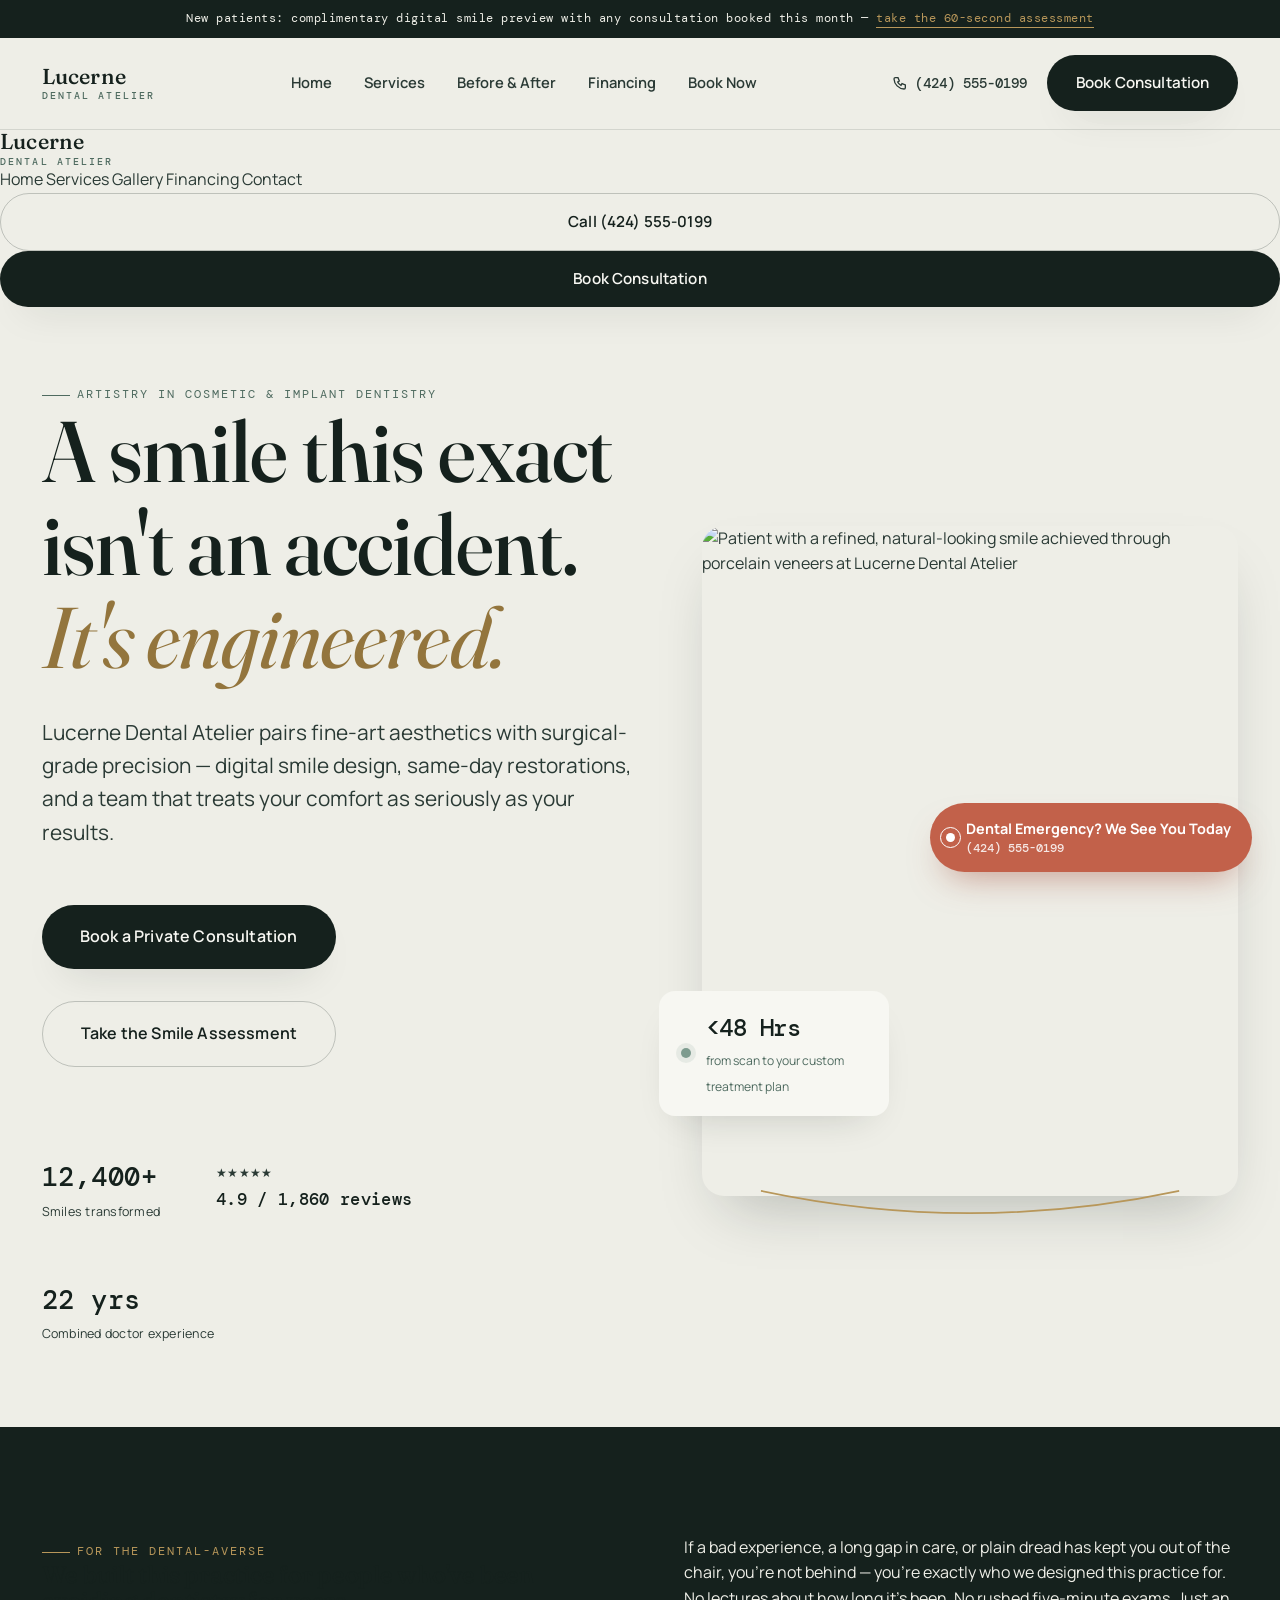
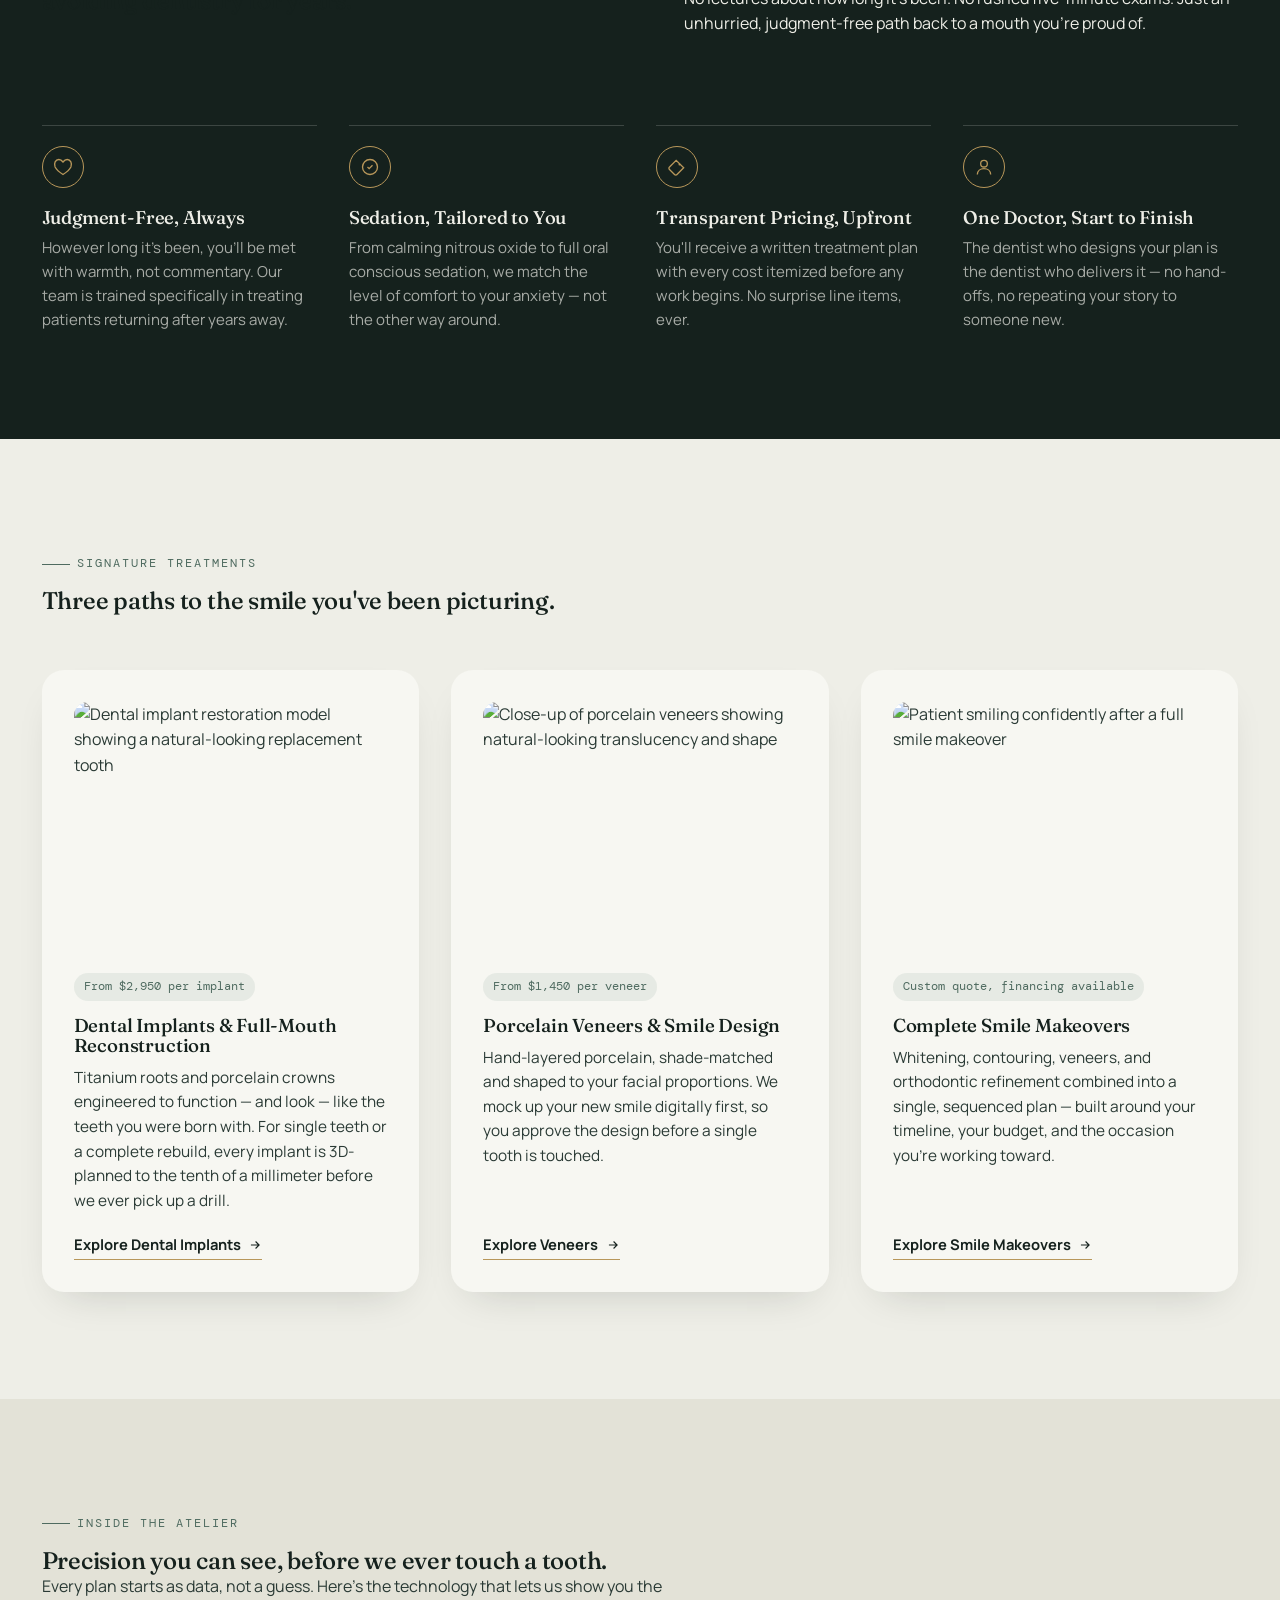
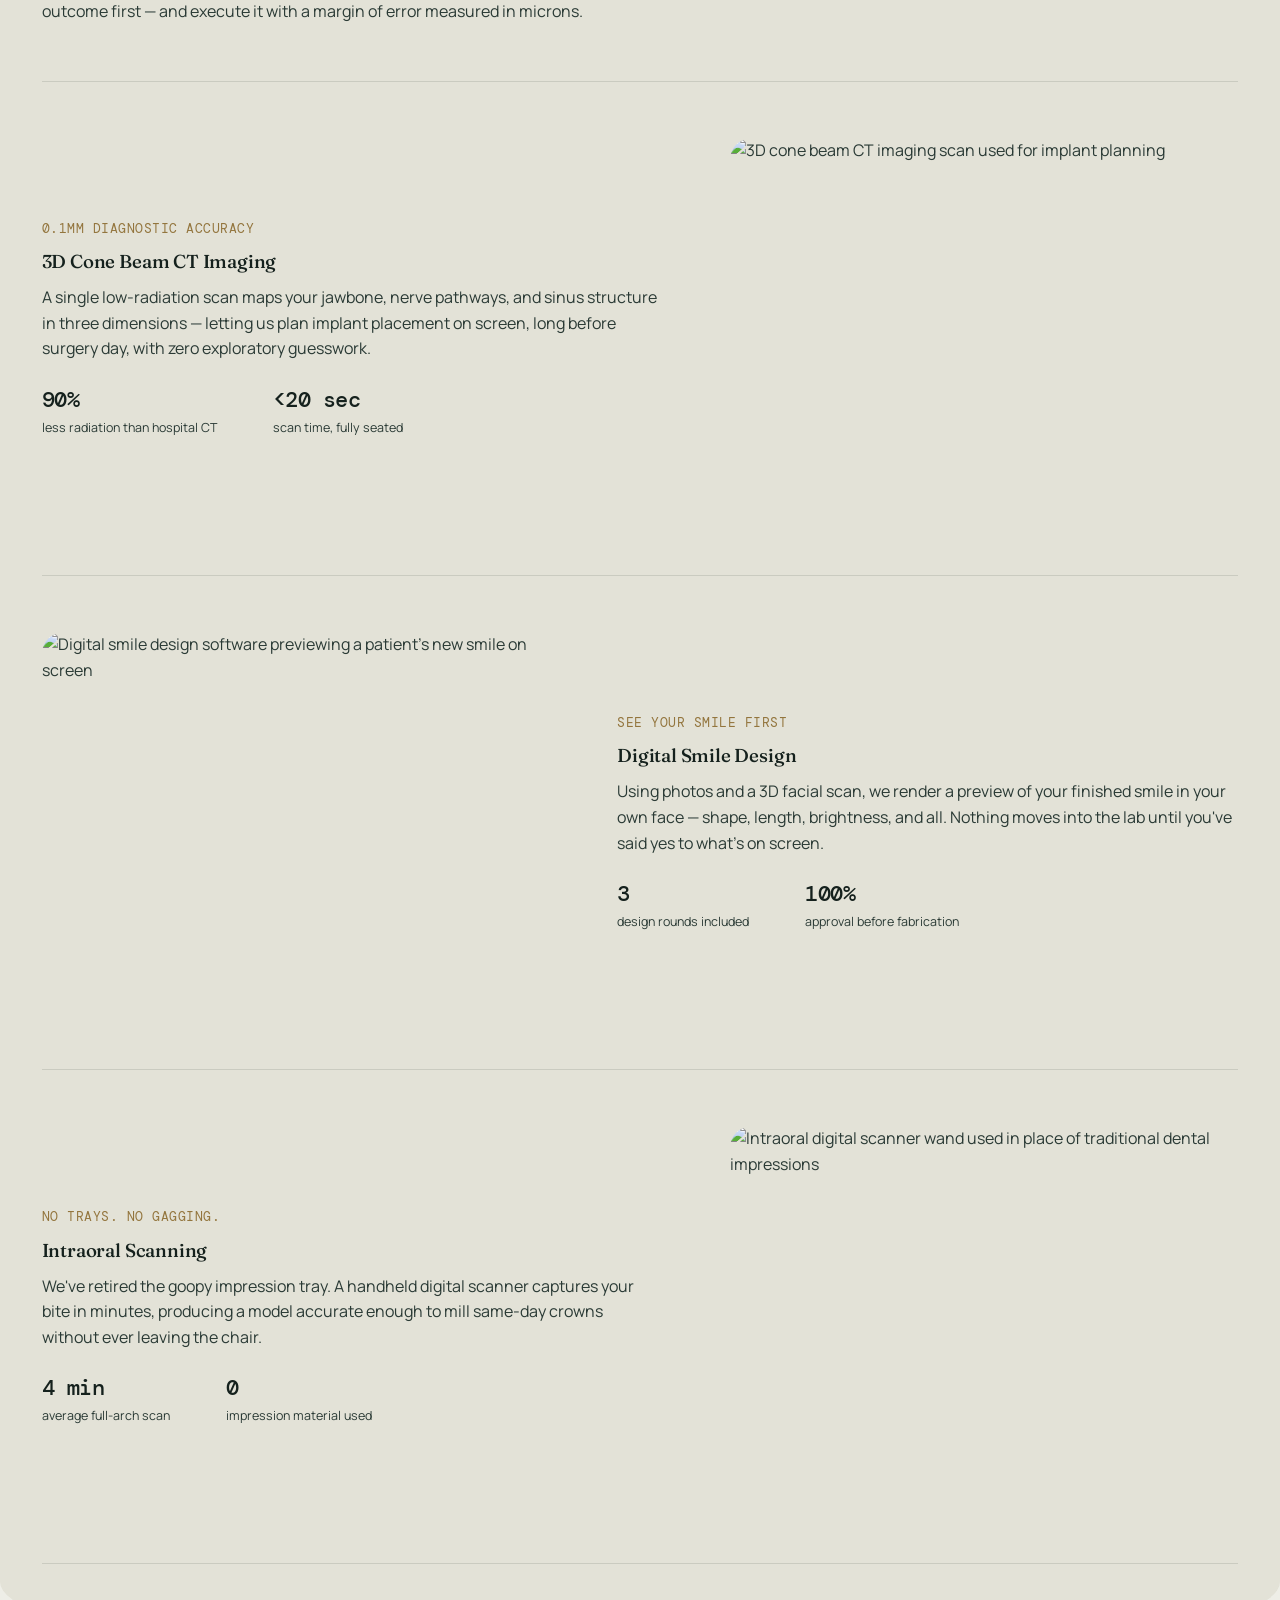
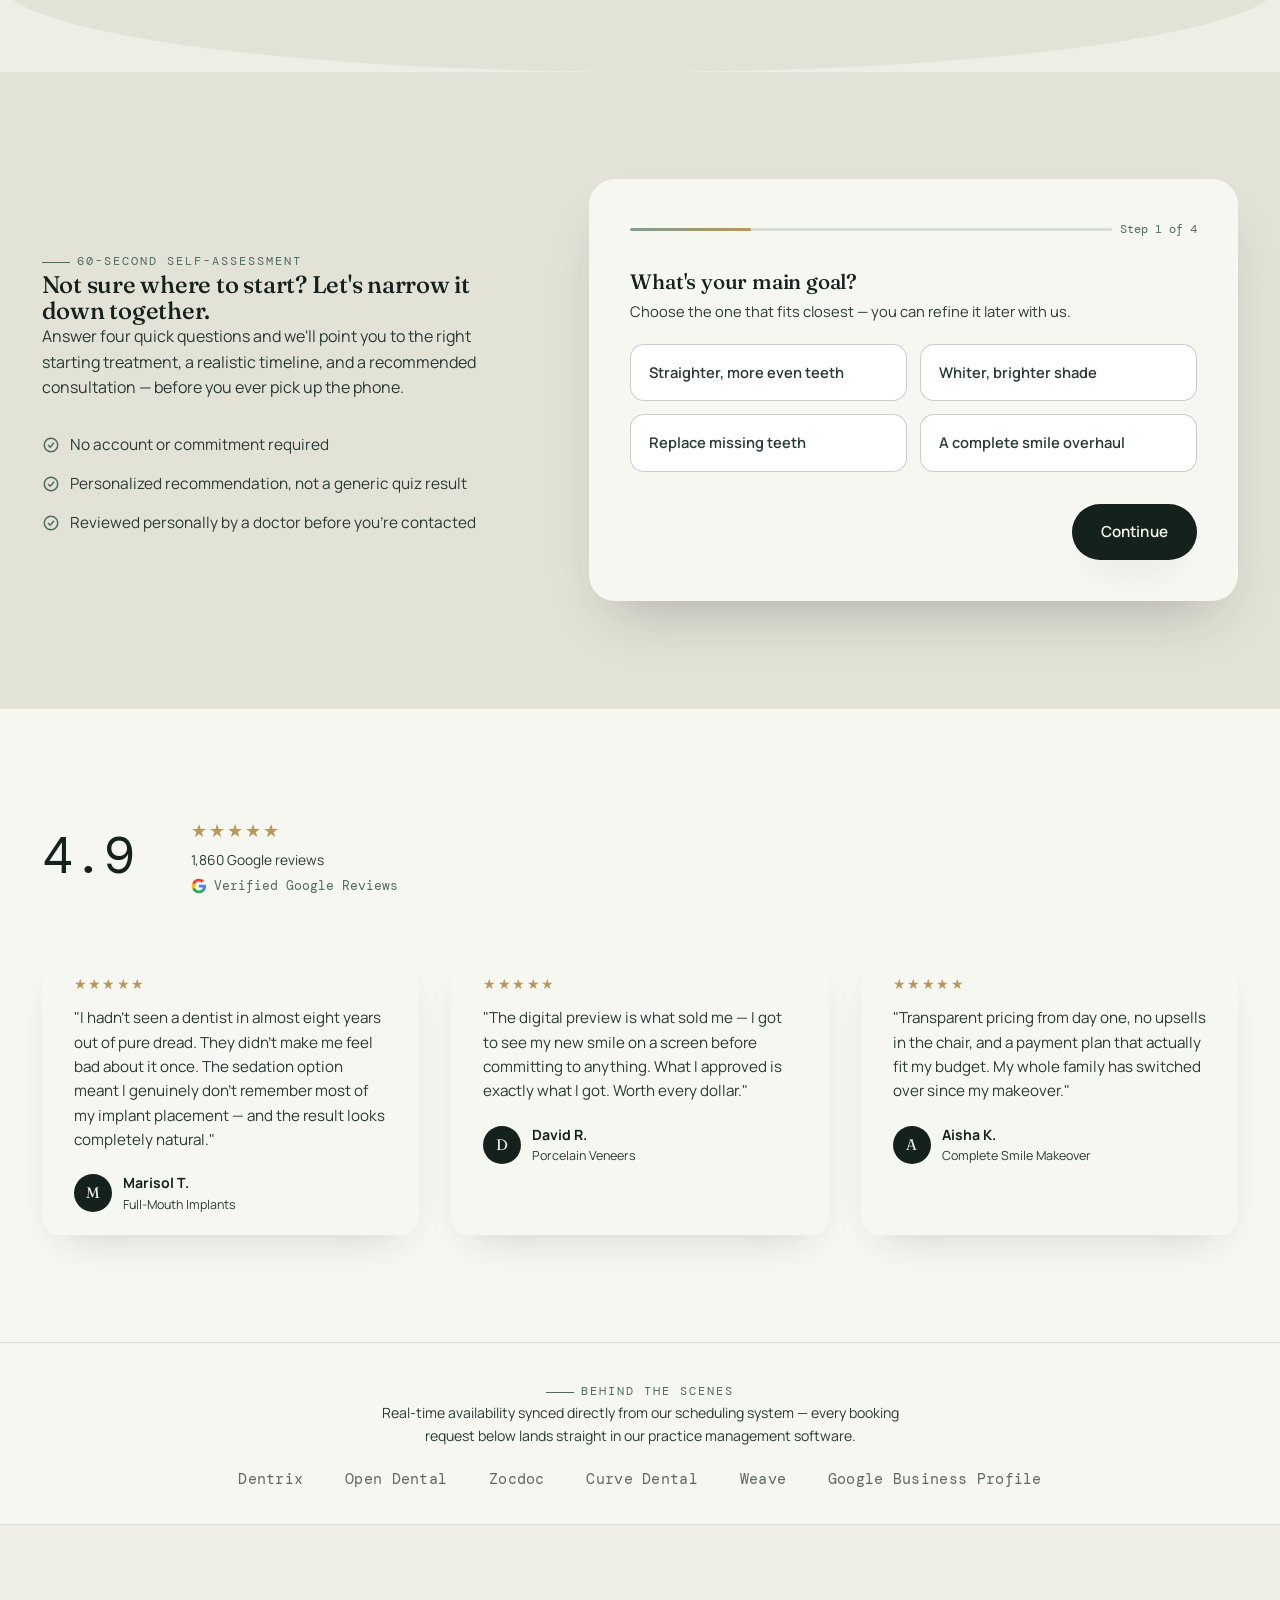
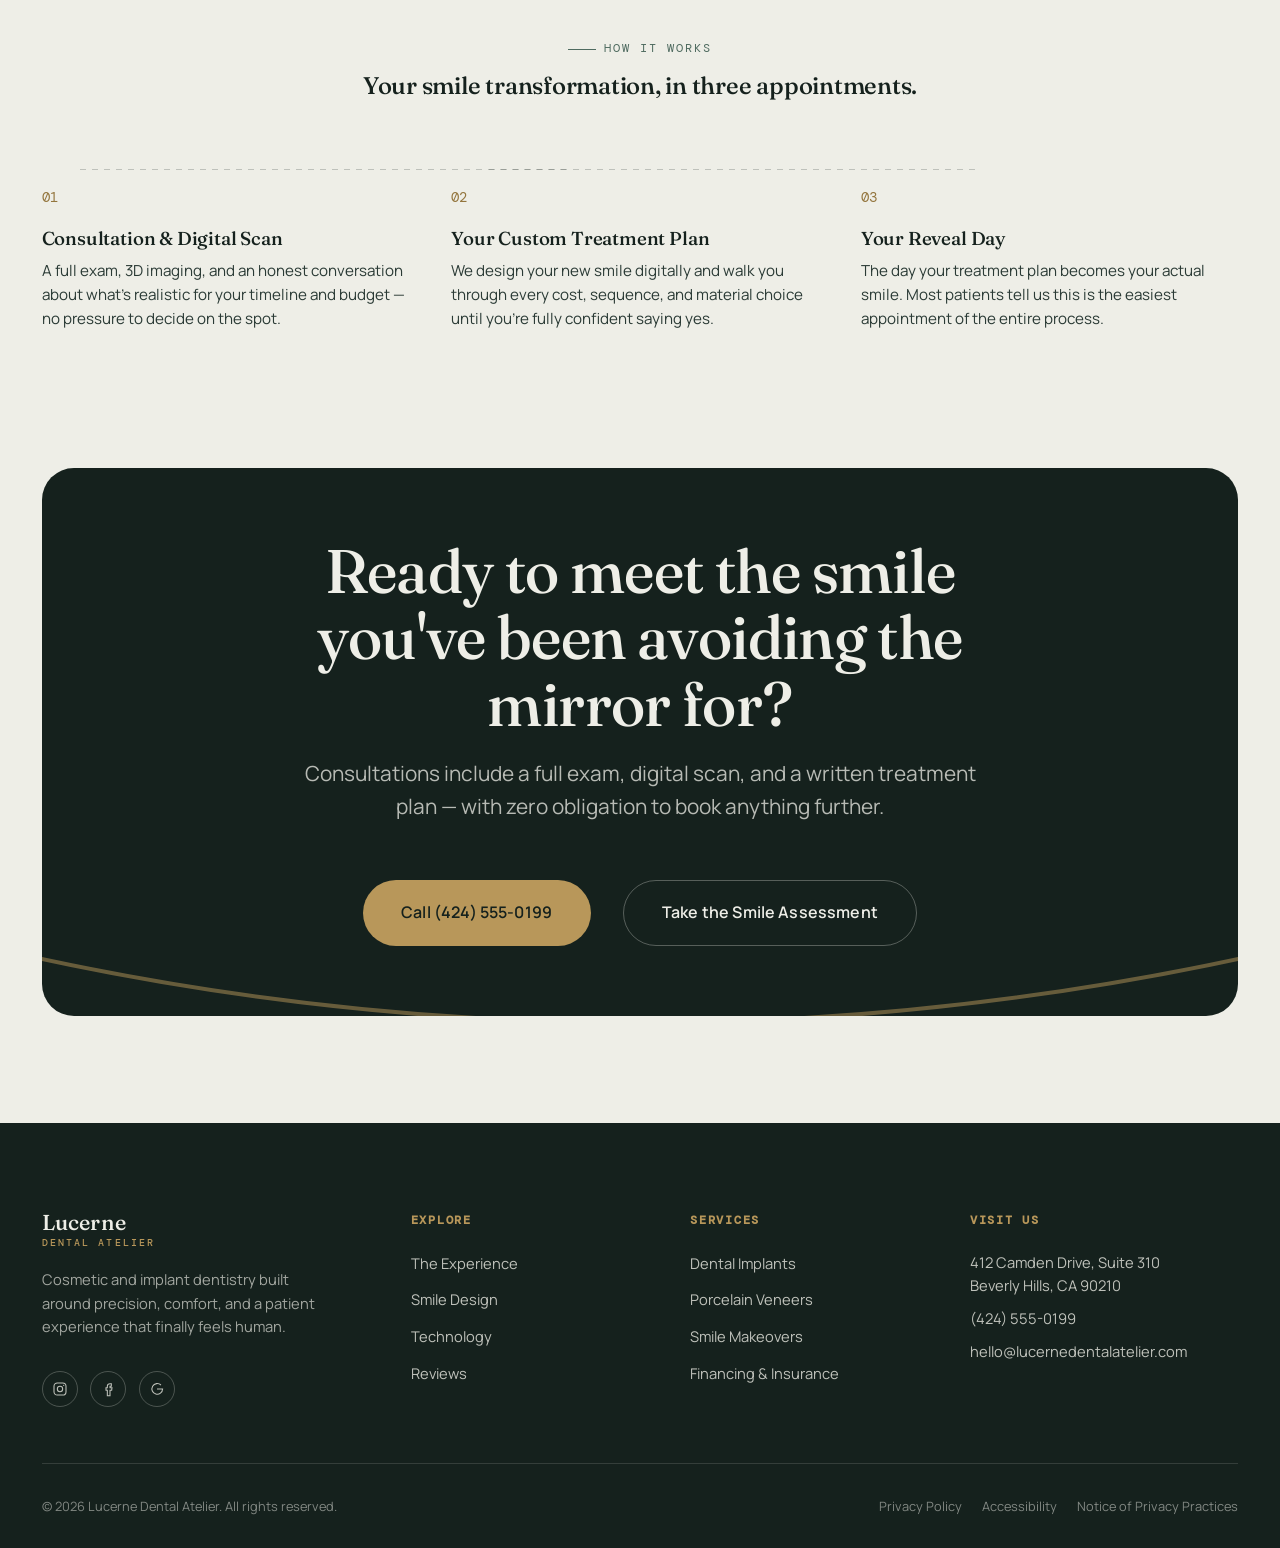
==== commit 6c4eb854: "Add files via upload" ====
--- a/index.html
+++ b/index.html
@@ -106,13 +106,13 @@
       <svg width="18" height="18" viewBox="0 0 24 24" fill="none" stroke="currentColor" stroke-width="2" stroke-linecap="round"><path d="M6 6l12 12M18 6L6 18"/></svg>
     </button>
   </div>
-  <nav>
-    <a href="#experience">The Experience</a>
-    <a href="#services">Smile Design</a>
-    <a href="#technology">Technology</a>
-    <a href="#reviews">Reviews</a>
-    <a href="#contact">Visit Us</a>
-  </nav>
+  <nav class="nav-menu">
+  <a href="index.html">Home</a>
+  <a href="services.html">Services</a>
+  <a href="gallery.html">Gallery</a>
+  <a href="financing.html">Financing</a>
+  <a href="contact.html">Contact</a>
+</nav>
   <div class="mobile-drawer__footer">
     <a href="tel:+14245550199" class="btn btn--outline btn--block">Call (424) 555-0199</a>
     <a href="#book" class="btn btn--primary btn--block">Book Consultation</a>
--- a/style.css
+++ b/style.css
@@ -34,6 +34,17 @@
     transition-duration: 0.001ms !important;
     scroll-behavior: auto !important;
   }
+}
+
+html, body {
+  max-width: 100%;
+  overflow-x: hidden;
+}
+
+/* Ensure all images and structural blocks respect their containers */
+img, video, canvas, svg {
+  max-width: 100%;
+  height: auto;
 }
 
 :focus-visible {
